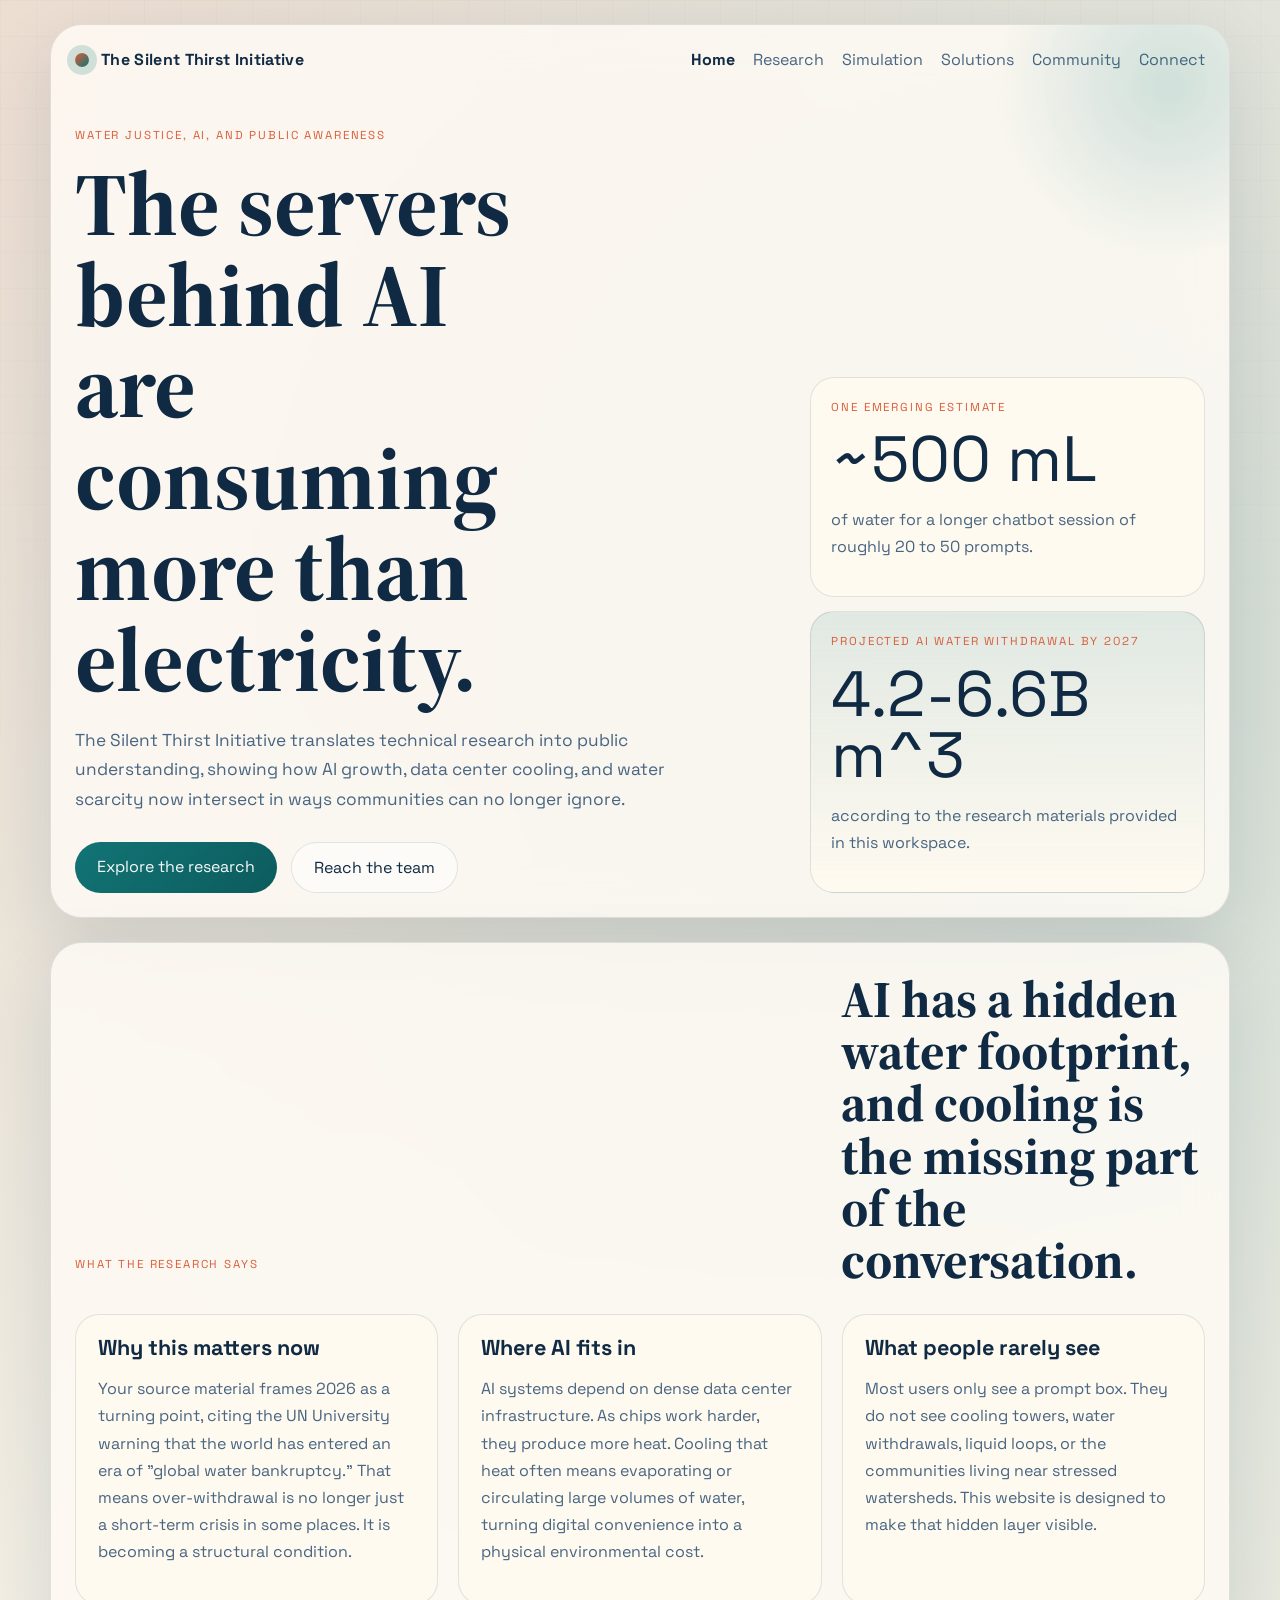
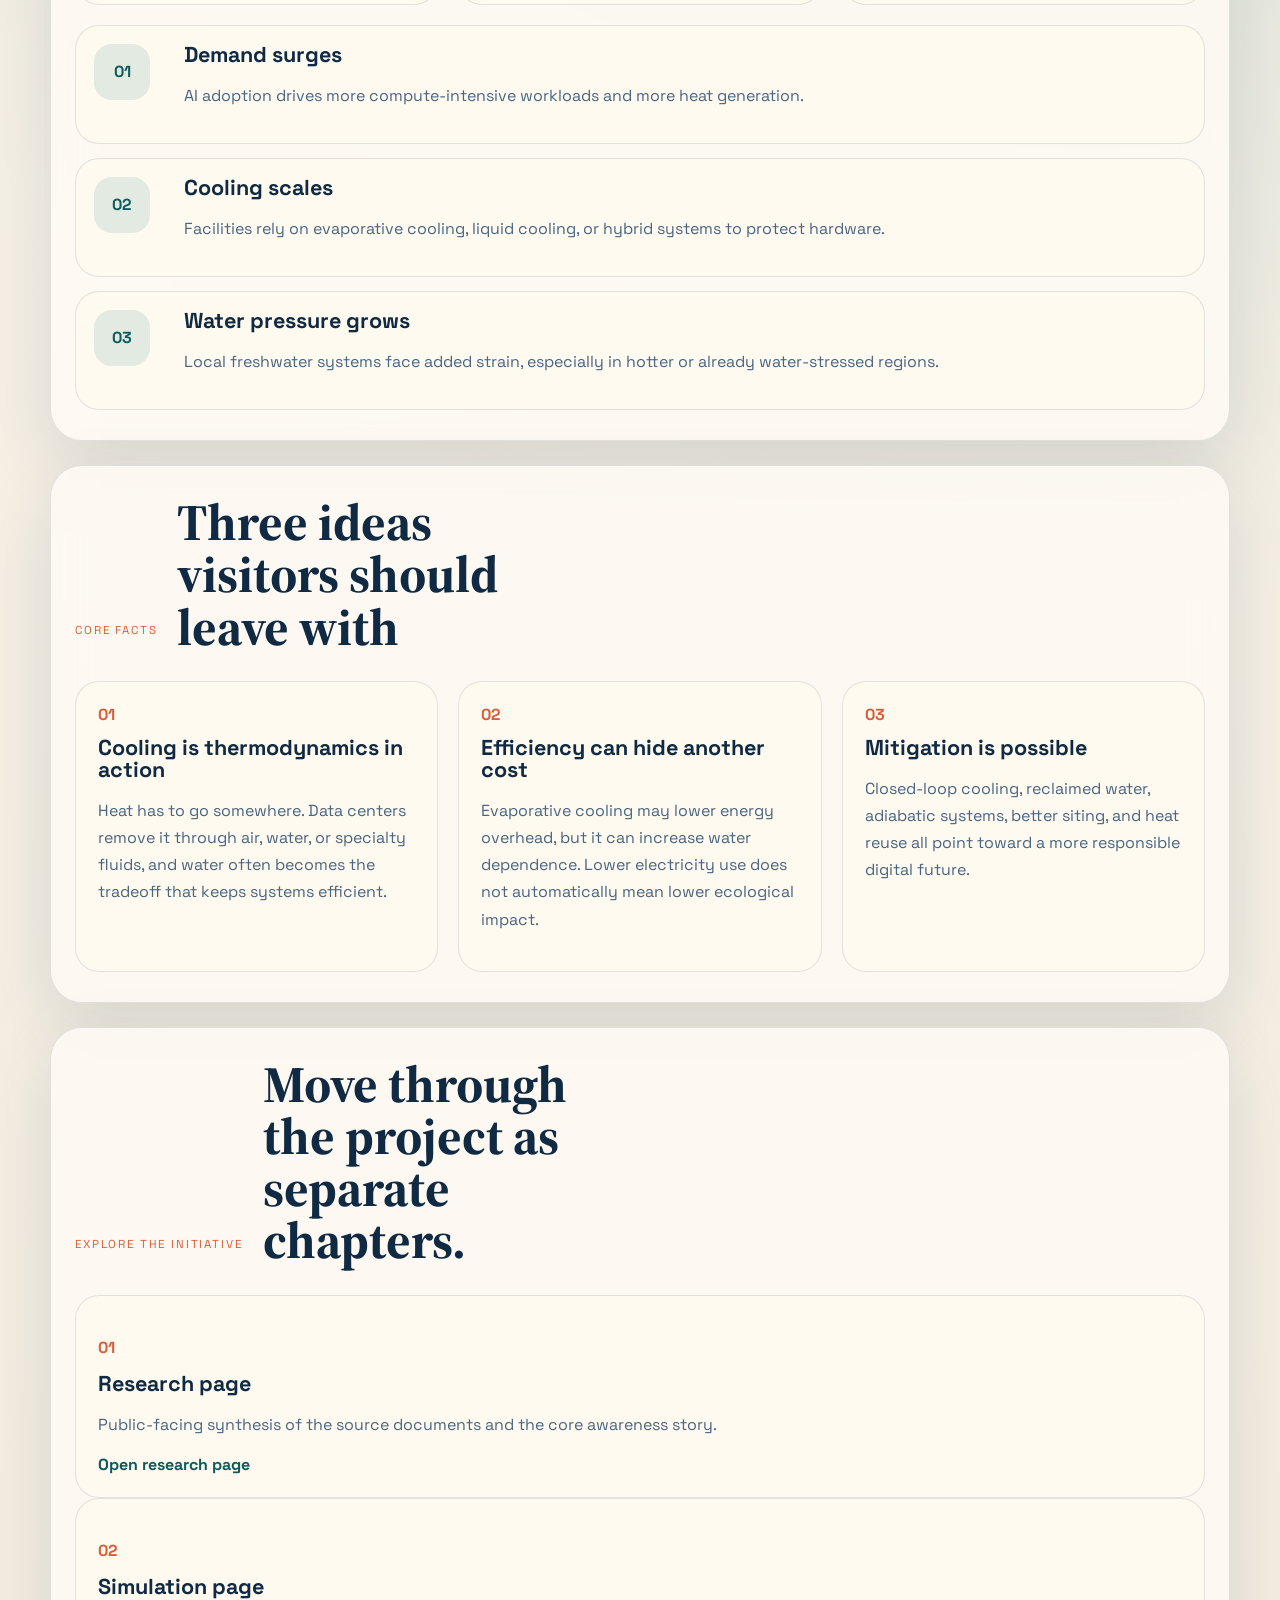
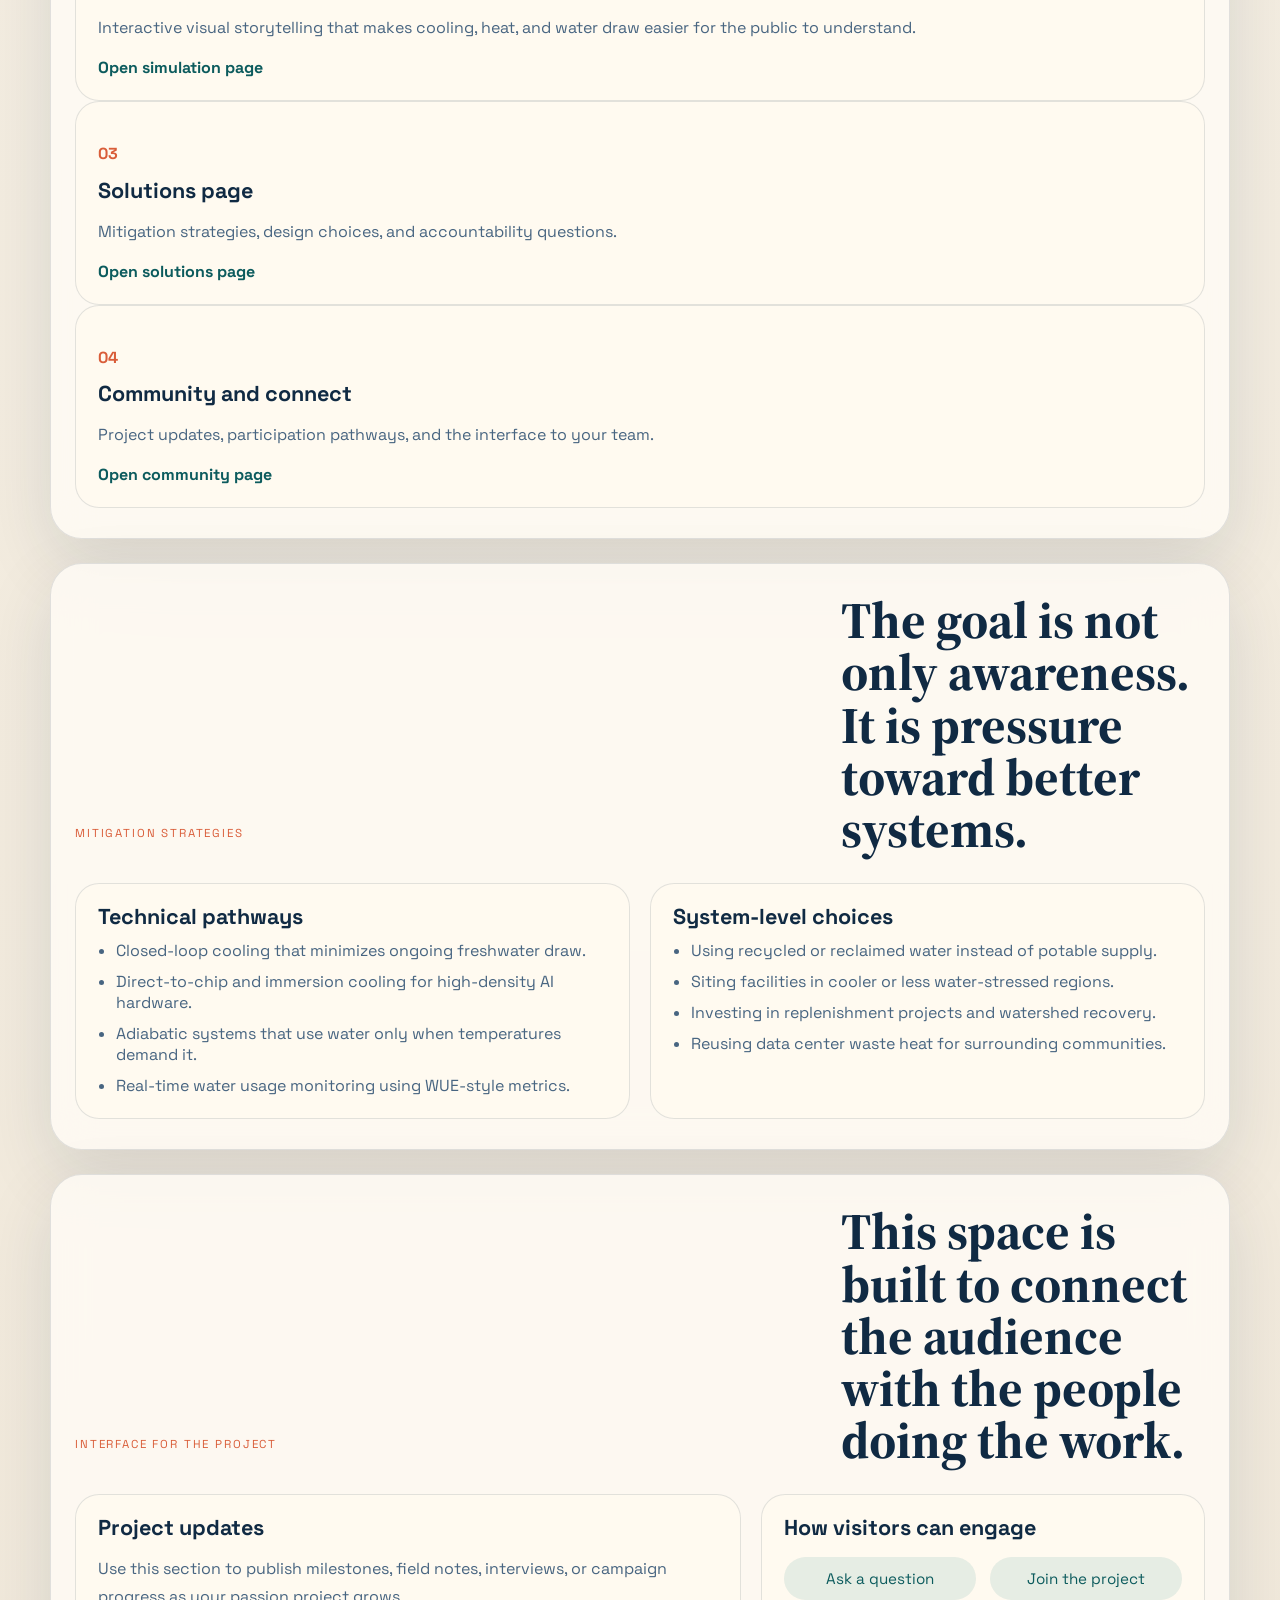
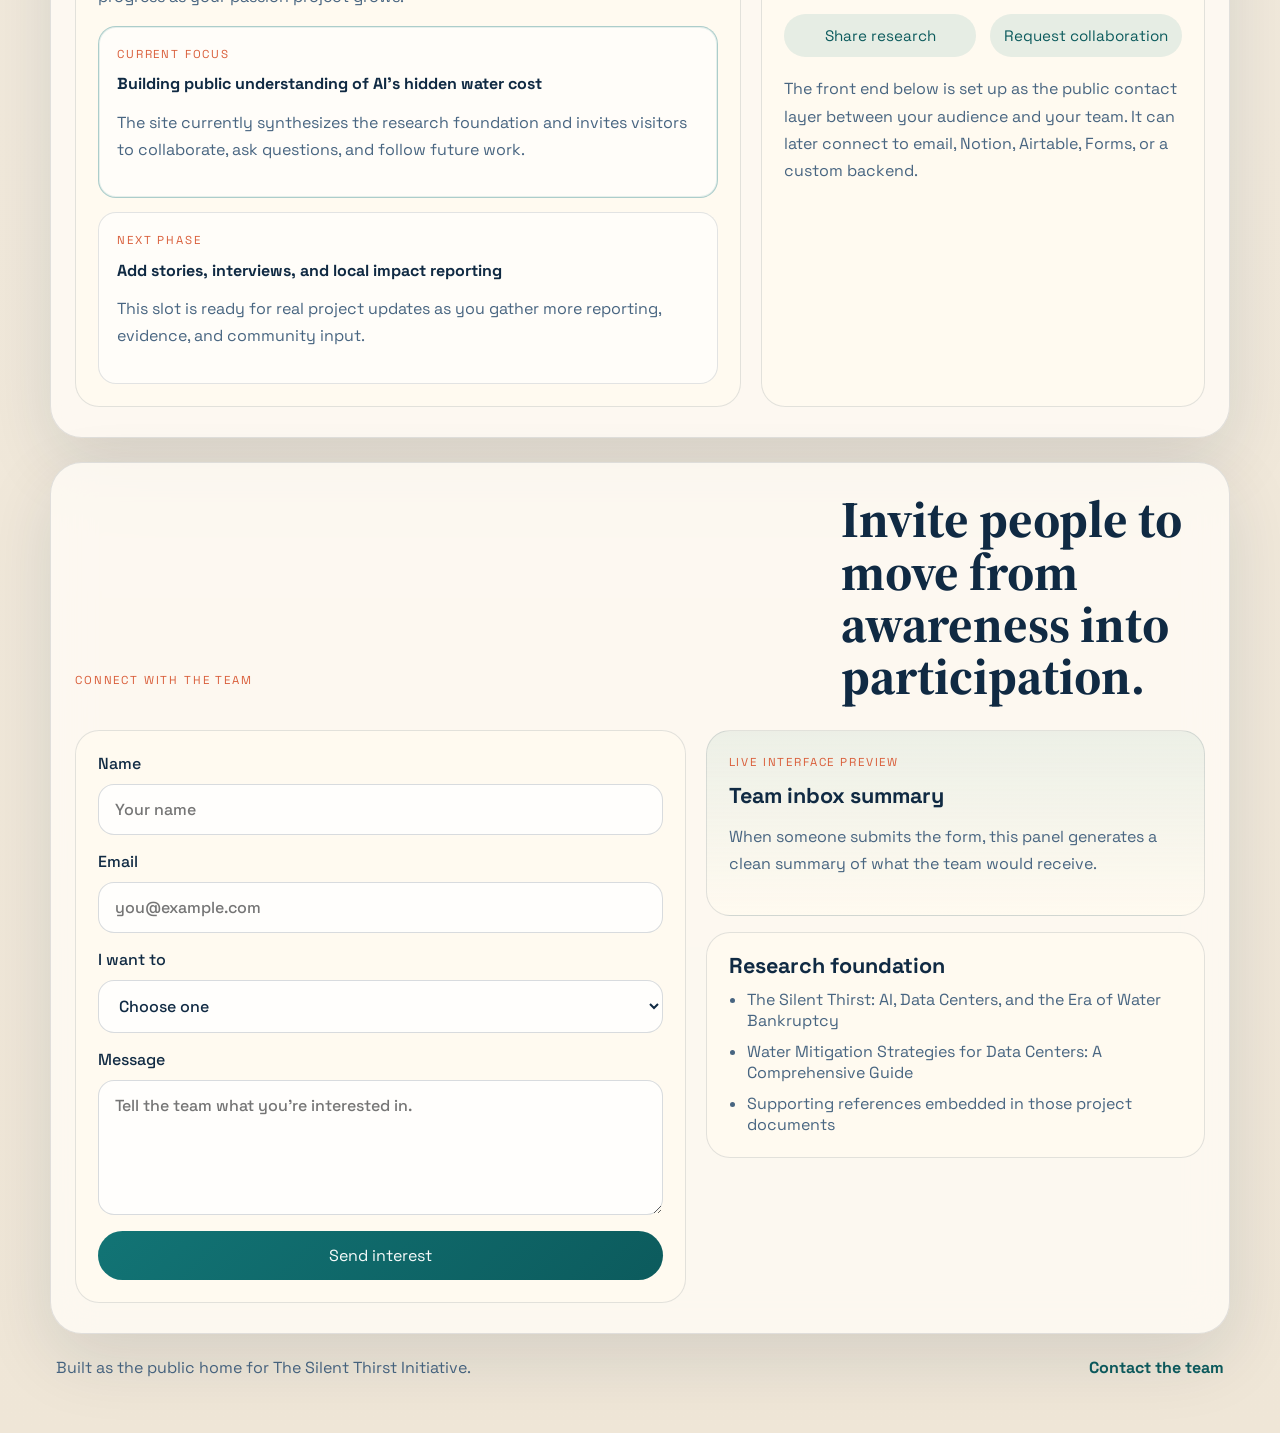
==== index.html @ 01bba7d2 "Initial website deployment" ====
<!DOCTYPE html>
<html lang="en">
<head>
  <meta charset="UTF-8">
  <meta name="viewport" content="width=device-width, initial-scale=1.0">
  <title>The Silent Thirst</title>
  <meta
    name="description"
    content="A research-driven awareness website about AI, data centers, and the hidden cost of water use."
  >
  <link rel="preconnect" href="https://fonts.googleapis.com">
  <link rel="preconnect" href="https://fonts.gstatic.com" crossorigin>
  <link
    href="https://fonts.googleapis.com/css2?family=Space+Grotesk:wght@400;500;700&family=Source+Serif+4:wght@400;600;700&display=swap"
    rel="stylesheet"
  >
  <link rel="stylesheet" href="styles.css">
</head>
<body data-page="home">
  <div class="page-shell">
    <header class="hero">
      <nav class="topbar">
        <a class="brand" href="index.html">
          <span class="brand-mark"></span>
          <span class="brand-text">The Silent Thirst Initiative</span>
        </a>
        <div class="nav-links">
          <a data-nav="home" href="index.html">Home</a>
          <a data-nav="research" href="research.html">Research</a>
          <a data-nav="simulation" href="simulation.html">Simulation</a>
          <a data-nav="solutions" href="solutions.html">Solutions</a>
          <a data-nav="community" href="community.html">Community</a>
          <a data-nav="connect" href="connect.html">Connect</a>
        </div>
      </nav>

      <div class="hero-grid">
        <section class="hero-copy">
          <p class="eyebrow">Water justice, AI, and public awareness</p>
          <h1>The servers behind AI are consuming more than electricity.</h1>
          <p class="lead">
            The Silent Thirst Initiative translates technical research into public
            understanding, showing how AI growth, data center cooling, and water
            scarcity now intersect in ways communities can no longer ignore.
          </p>
          <div class="hero-actions">
            <a class="button button-primary" href="research.html">Explore the research</a>
            <a class="button button-secondary" href="connect.html">Reach the team</a>
          </div>
        </section>

        <aside class="hero-panel">
          <div class="stat-card">
            <p class="stat-label">One emerging estimate</p>
            <p class="stat-value">~500 mL</p>
            <p class="stat-copy">
              of water for a longer chatbot session of roughly 20 to 50 prompts.
            </p>
          </div>
          <div class="stat-card accent">
            <p class="stat-label">Projected AI water withdrawal by 2027</p>
            <p class="stat-value">4.2-6.6B m^3</p>
            <p class="stat-copy">
              according to the research materials provided in this workspace.
            </p>
          </div>
        </aside>
      </div>
    </header>

    <main>
      <section class="section section-story" id="story">
        <div class="section-heading">
          <p class="eyebrow">What the research says</p>
          <h2>AI has a hidden water footprint, and cooling is the missing part of the conversation.</h2>
        </div>

        <div class="story-grid">
          <article class="story-card">
            <h3>Why this matters now</h3>
            <p>
              Your source material frames 2026 as a turning point, citing the
              UN University warning that the world has entered an era of
              "global water bankruptcy." That means over-withdrawal is no longer
              just a short-term crisis in some places. It is becoming a
              structural condition.
            </p>
          </article>
          <article class="story-card">
            <h3>Where AI fits in</h3>
            <p>
              AI systems depend on dense data center infrastructure. As chips
              work harder, they produce more heat. Cooling that heat often means
              evaporating or circulating large volumes of water, turning digital
              convenience into a physical environmental cost.
            </p>
          </article>
          <article class="story-card">
            <h3>What people rarely see</h3>
            <p>
              Most users only see a prompt box. They do not see cooling towers,
              water withdrawals, liquid loops, or the communities living near
              stressed watersheds. This website is designed to make that hidden
              layer visible.
            </p>
          </article>
        </div>

        <div class="timeline">
          <div class="timeline-item">
            <span class="timeline-year">01</span>
            <div>
              <h3>Demand surges</h3>
              <p>AI adoption drives more compute-intensive workloads and more heat generation.</p>
            </div>
          </div>
          <div class="timeline-item">
            <span class="timeline-year">02</span>
            <div>
              <h3>Cooling scales</h3>
              <p>Facilities rely on evaporative cooling, liquid cooling, or hybrid systems to protect hardware.</p>
            </div>
          </div>
          <div class="timeline-item">
            <span class="timeline-year">03</span>
            <div>
              <h3>Water pressure grows</h3>
              <p>Local freshwater systems face added strain, especially in hotter or already water-stressed regions.</p>
            </div>
          </div>
        </div>
      </section>

      <section class="section section-facts">
        <div class="section-heading narrow">
          <p class="eyebrow">Core facts</p>
          <h2>Three ideas visitors should leave with</h2>
        </div>

        <div class="fact-grid">
          <article class="fact-card">
            <span class="fact-number">01</span>
            <h3>Cooling is thermodynamics in action</h3>
            <p>
              Heat has to go somewhere. Data centers remove it through air, water,
              or specialty fluids, and water often becomes the tradeoff that keeps
              systems efficient.
            </p>
          </article>
          <article class="fact-card">
            <span class="fact-number">02</span>
            <h3>Efficiency can hide another cost</h3>
            <p>
              Evaporative cooling may lower energy overhead, but it can increase
              water dependence. Lower electricity use does not automatically mean
              lower ecological impact.
            </p>
          </article>
          <article class="fact-card">
            <span class="fact-number">03</span>
            <h3>Mitigation is possible</h3>
            <p>
              Closed-loop cooling, reclaimed water, adiabatic systems, better siting,
              and heat reuse all point toward a more responsible digital future.
            </p>
          </article>
        </div>
      </section>

      <section class="section">
        <div class="section-heading narrow">
          <p class="eyebrow">Explore the initiative</p>
          <h2>Move through the project as separate chapters.</h2>
        </div>
        <div class="feature-grid">
          <article class="feature-card">
            <p class="fact-number">01</p>
            <h3>Research page</h3>
            <p>Public-facing synthesis of the source documents and the core awareness story.</p>
            <a class="text-link" href="research.html">Open research page</a>
          </article>
          <article class="feature-card">
            <p class="fact-number">02</p>
            <h3>Simulation page</h3>
            <p>Interactive visual storytelling that makes cooling, heat, and water draw easier for the public to understand.</p>
            <a class="text-link" href="simulation.html">Open simulation page</a>
          </article>
          <article class="feature-card">
            <p class="fact-number">03</p>
            <h3>Solutions page</h3>
            <p>Mitigation strategies, design choices, and accountability questions.</p>
            <a class="text-link" href="solutions.html">Open solutions page</a>
          </article>
          <article class="feature-card">
            <p class="fact-number">04</p>
            <h3>Community and connect</h3>
            <p>Project updates, participation pathways, and the interface to your team.</p>
            <a class="text-link" href="community.html">Open community page</a>
          </article>
        </div>
      </section>

      <section class="section section-solutions" id="solutions">
        <div class="section-heading">
          <p class="eyebrow">Mitigation strategies</p>
          <h2>The goal is not only awareness. It is pressure toward better systems.</h2>
        </div>

        <div class="solutions-layout">
          <article class="solution-panel">
            <h3>Technical pathways</h3>
            <ul class="clean-list">
              <li>Closed-loop cooling that minimizes ongoing freshwater draw.</li>
              <li>Direct-to-chip and immersion cooling for high-density AI hardware.</li>
              <li>Adiabatic systems that use water only when temperatures demand it.</li>
              <li>Real-time water usage monitoring using WUE-style metrics.</li>
            </ul>
          </article>
          <article class="solution-panel">
            <h3>System-level choices</h3>
            <ul class="clean-list">
              <li>Using recycled or reclaimed water instead of potable supply.</li>
              <li>Siting facilities in cooler or less water-stressed regions.</li>
              <li>Investing in replenishment projects and watershed recovery.</li>
              <li>Reusing data center waste heat for surrounding communities.</li>
            </ul>
          </article>
        </div>
      </section>

      <section class="section section-community" id="community">
        <div class="section-heading">
          <p class="eyebrow">Interface for the project</p>
          <h2>This space is built to connect the audience with the people doing the work.</h2>
        </div>

        <div class="community-grid">
          <article class="community-card">
            <h3>Project updates</h3>
            <p>
              Use this section to publish milestones, field notes, interviews,
              or campaign progress as your passion project grows.
            </p>
            <div class="updates-list" id="updatesList">
              <article class="update-item active">
                <p class="update-label">Current focus</p>
                <h4>Building public understanding of AI's hidden water cost</h4>
                <p>
                  The site currently synthesizes the research foundation and invites
                  visitors to collaborate, ask questions, and follow future work.
                </p>
              </article>
              <article class="update-item">
                <p class="update-label">Next phase</p>
                <h4>Add stories, interviews, and local impact reporting</h4>
                <p>
                  This slot is ready for real project updates as you gather more
                  reporting, evidence, and community input.
                </p>
              </article>
            </div>
          </article>

          <article class="community-card action-card">
            <h3>How visitors can engage</h3>
            <div class="pill-row">
              <span class="pill">Ask a question</span>
              <span class="pill">Join the project</span>
              <span class="pill">Share research</span>
              <span class="pill">Request collaboration</span>
            </div>
            <p>
              The front end below is set up as the public contact layer between
              your audience and your team. It can later connect to email, Notion,
              Airtable, Forms, or a custom backend.
            </p>
          </article>
        </div>
      </section>

      <section class="section section-connect" id="connect">
        <div class="section-heading">
          <p class="eyebrow">Connect with the team</p>
          <h2>Invite people to move from awareness into participation.</h2>
        </div>

        <div class="connect-layout">
          <form class="contact-form" id="contactForm">
            <label>
              Name
              <input type="text" name="name" placeholder="Your name" required>
            </label>
            <label>
              Email
              <input type="email" name="email" placeholder="you@example.com" required>
            </label>
            <label>
              I want to
              <select name="interest" required>
                <option value="">Choose one</option>
                <option value="learn">Learn more about the issue</option>
                <option value="volunteer">Volunteer with the project</option>
                <option value="partner">Explore a partnership</option>
                <option value="share">Share research or a lead</option>
              </select>
            </label>
            <label>
              Message
              <textarea
                name="message"
                rows="5"
                placeholder="Tell the team what you're interested in."
                required
              ></textarea>
            </label>
            <button class="button button-primary" type="submit">Send interest</button>
          </form>

          <aside class="form-output">
            <div class="response-card">
              <p class="response-label">Live interface preview</p>
              <h3>Team inbox summary</h3>
              <p id="responseText">
                When someone submits the form, this panel generates a clean summary
                of what the team would receive.
              </p>
            </div>

            <div class="sources-card">
              <h3>Research foundation</h3>
              <ul class="clean-list">
                <li>The Silent Thirst: AI, Data Centers, and the Era of Water Bankruptcy</li>
                <li>Water Mitigation Strategies for Data Centers: A Comprehensive Guide</li>
                <li>Supporting references embedded in those project documents</li>
              </ul>
            </div>
          </aside>
        </div>
      </section>
    </main>

    <footer class="site-footer">
      <p>Built as the public home for The Silent Thirst Initiative.</p>
      <a class="text-link" href="connect.html">Contact the team</a>
    </footer>
  </div>

  <script src="script.js"></script>
</body>
</html>
---- styles.css ----
:root {
  --bg: #f2efe7;
  --surface: rgba(255, 252, 246, 0.82);
  --surface-strong: #fffaf0;
  --ink: #102a43;
  --muted: #486581;
  --line: rgba(16, 42, 67, 0.12);
  --accent: #127475;
  --accent-deep: #0c5b5d;
  --signal: #d95d39;
  --glow: rgba(18, 116, 117, 0.18);
  --shadow: 0 24px 70px rgba(16, 42, 67, 0.12);
  --radius-xl: 32px;
  --radius-lg: 24px;
  --radius-md: 18px;
}

* {
  box-sizing: border-box;
}

html {
  scroll-behavior: smooth;
}

body {
  margin: 0;
  font-family: "Space Grotesk", sans-serif;
  color: var(--ink);
  background:
    radial-gradient(circle at top left, rgba(217, 93, 57, 0.12), transparent 26%),
    radial-gradient(circle at 85% 10%, rgba(18, 116, 117, 0.16), transparent 28%),
    linear-gradient(180deg, #f8f4eb 0%, #efe6d7 100%);
}

body::before {
  content: "";
  position: fixed;
  inset: 0;
  pointer-events: none;
  background-image:
    linear-gradient(rgba(16, 42, 67, 0.02) 1px, transparent 1px),
    linear-gradient(90deg, rgba(16, 42, 67, 0.02) 1px, transparent 1px);
  background-size: 36px 36px;
  mask-image: linear-gradient(180deg, rgba(0, 0, 0, 0.9), transparent 92%);
}

.page-shell {
  width: min(1180px, calc(100% - 32px));
  margin: 24px auto 48px;
}

.hero,
.section {
  backdrop-filter: blur(20px);
  background: var(--surface);
  border: 1px solid var(--line);
  box-shadow: var(--shadow);
}

.hero {
  border-radius: var(--radius-xl);
  padding: 24px;
  overflow: hidden;
  position: relative;
}

.page-hero {
  border-radius: var(--radius-xl);
  padding: 24px;
  overflow: hidden;
  position: relative;
  backdrop-filter: blur(20px);
  background: var(--surface);
  border: 1px solid var(--line);
  box-shadow: var(--shadow);
}

.hero::after {
  content: "";
  position: absolute;
  width: 360px;
  height: 360px;
  right: -120px;
  top: -120px;
  border-radius: 50%;
  background: radial-gradient(circle, rgba(18, 116, 117, 0.18) 0%, transparent 70%);
}

.topbar,
.hero-grid,
.story-grid,
.fact-grid,
.solutions-layout,
.community-grid,
.connect-layout {
  display: grid;
  gap: 20px;
}

.topbar {
  grid-template-columns: 1fr auto;
  align-items: center;
}

.brand {
  display: inline-flex;
  align-items: center;
  gap: 12px;
  font-weight: 700;
  letter-spacing: 0.02em;
  color: var(--ink);
  text-decoration: none;
}

.brand-mark {
  width: 14px;
  height: 14px;
  border-radius: 50%;
  background: linear-gradient(135deg, var(--signal), var(--accent));
  box-shadow: 0 0 0 8px var(--glow);
}

.nav-links {
  display: inline-flex;
  gap: 18px;
  flex-wrap: wrap;
}

.nav-links a,
.button,
select,
input,
textarea {
  transition: 180ms ease;
}

.nav-links a {
  color: var(--muted);
  text-decoration: none;
}

.nav-links a:hover {
  color: var(--ink);
}

body[data-page="home"] .nav-links a[data-nav="home"],
body[data-page="research"] .nav-links a[data-nav="research"],
body[data-page="simulation"] .nav-links a[data-nav="simulation"],
body[data-page="solutions"] .nav-links a[data-nav="solutions"],
body[data-page="community"] .nav-links a[data-nav="community"],
body[data-page="connect"] .nav-links a[data-nav="connect"] {
  color: var(--ink);
  font-weight: 700;
}

.hero-grid {
  grid-template-columns: minmax(0, 1.45fr) minmax(280px, 0.8fr);
  margin-top: 56px;
  align-items: end;
}

.eyebrow,
.stat-label,
.update-label,
.response-label {
  text-transform: uppercase;
  letter-spacing: 0.16em;
  font-size: 0.72rem;
  color: var(--signal);
  margin: 0 0 12px;
}

h1,
h2,
h3,
h4 {
  margin: 0;
  line-height: 1.02;
}

h1,
h2 {
  font-family: "Source Serif 4", serif;
}

h1 {
  font-size: clamp(3rem, 7vw, 5.8rem);
  max-width: 10ch;
}

.page-title {
  max-width: 12ch;
  font-size: clamp(2.8rem, 6vw, 5rem);
}

h2 {
  font-size: clamp(2rem, 4vw, 3.6rem);
  max-width: 14ch;
}

h3 {
  font-size: 1.35rem;
  margin-bottom: 12px;
}

p {
  line-height: 1.7;
  color: var(--muted);
}

.lead {
  max-width: 58ch;
  font-size: 1.08rem;
  margin: 20px 0 0;
}

.hero-actions {
  display: flex;
  gap: 14px;
  flex-wrap: wrap;
  margin-top: 28px;
}

.button {
  border: 0;
  border-radius: 999px;
  padding: 14px 22px;
  font: inherit;
  text-decoration: none;
  cursor: pointer;
}

.button-primary {
  background: linear-gradient(135deg, var(--accent), var(--accent-deep));
  color: #f8fbfb;
}

.button-primary:hover {
  transform: translateY(-1px);
  box-shadow: 0 16px 30px rgba(18, 116, 117, 0.22);
}

.button-secondary {
  background: rgba(255, 255, 255, 0.6);
  color: var(--ink);
  border: 1px solid var(--line);
}

.hero-panel,
.timeline,
.updates-list,
.pill-row {
  display: grid;
  gap: 14px;
}

.stat-card,
.story-card,
.fact-card,
.solution-panel,
.community-card,
.contact-form,
.response-card,
.sources-card,
.timeline-item {
  background: var(--surface-strong);
  border: 1px solid var(--line);
  border-radius: var(--radius-lg);
}

.stat-card {
  padding: 20px;
}

.stat-card.accent {
  background: linear-gradient(180deg, rgba(18, 116, 117, 0.1), rgba(255, 250, 240, 0.95));
}

.stat-value {
  font-size: clamp(2.2rem, 5vw, 4rem);
  line-height: 0.95;
  color: var(--ink);
  margin: 0 0 10px;
}

.section {
  margin-top: 24px;
  border-radius: var(--radius-xl);
  padding: 30px 24px;
}

.page-hero-copy {
  margin-top: 56px;
  max-width: 760px;
}

.section-heading {
  display: flex;
  justify-content: space-between;
  gap: 20px;
  align-items: end;
  margin-bottom: 28px;
}

.section-heading.narrow {
  justify-content: flex-start;
}

.story-grid,
.fact-grid,
.solutions-layout,
.community-grid,
.connect-layout,
.feature-grid {
  grid-template-columns: repeat(3, minmax(0, 1fr));
}

.story-card,
.fact-card,
.feature-card,
.solution-panel,
.community-card,
.response-card,
.sources-card,
.contact-form {
  padding: 22px;
}

.timeline {
  margin-top: 20px;
}

.timeline-item {
  display: grid;
  grid-template-columns: 72px 1fr;
  align-items: start;
  gap: 18px;
  padding: 18px;
}

.timeline-year {
  display: grid;
  place-items: center;
  width: 56px;
  height: 56px;
  border-radius: 18px;
  background: rgba(18, 116, 117, 0.12);
  color: var(--accent-deep);
  font-weight: 700;
}

.fact-number {
  display: inline-block;
  color: var(--signal);
  font-weight: 700;
  margin-bottom: 12px;
}

.feature-card {
  background: var(--surface-strong);
  border: 1px solid var(--line);
  border-radius: var(--radius-lg);
}

.solutions-layout {
  grid-template-columns: repeat(2, minmax(0, 1fr));
}

.clean-list {
  margin: 0;
  padding-left: 18px;
  color: var(--muted);
}

.clean-list li + li {
  margin-top: 10px;
}

.community-grid {
  grid-template-columns: 1.2fr 0.8fr;
}

.update-item {
  padding: 18px;
  border: 1px solid var(--line);
  border-radius: var(--radius-md);
  background: rgba(255, 255, 255, 0.58);
}

.update-item.active {
  border-color: rgba(18, 116, 117, 0.35);
  box-shadow: inset 0 0 0 1px rgba(18, 116, 117, 0.1);
}

.pill-row {
  grid-template-columns: repeat(2, minmax(0, 1fr));
  margin: 18px 0;
}

.pill {
  display: inline-flex;
  justify-content: center;
  align-items: center;
  padding: 12px 14px;
  border-radius: 999px;
  background: rgba(18, 116, 117, 0.1);
  color: var(--accent-deep);
  font-size: 0.95rem;
}

.connect-layout {
  grid-template-columns: 1.1fr 0.9fr;
  align-items: start;
}

.contact-form {
  display: grid;
  gap: 16px;
}

.contact-form label {
  display: grid;
  gap: 10px;
  color: var(--ink);
  font-weight: 500;
}

input,
select,
textarea {
  width: 100%;
  border: 1px solid rgba(16, 42, 67, 0.16);
  border-radius: 16px;
  padding: 14px 16px;
  font: inherit;
  color: var(--ink);
  background: rgba(255, 255, 255, 0.8);
}

input:focus,
select:focus,
textarea:focus {
  outline: none;
  border-color: rgba(18, 116, 117, 0.55);
  box-shadow: 0 0 0 4px rgba(18, 116, 117, 0.12);
}

.form-output {
  display: grid;
  gap: 16px;
}

.simulation-layout {
  display: grid;
  grid-template-columns: 320px 1fr;
  gap: 24px;
  align-items: start;
}

.simulation-controls,
.simulation-stage,
.metric-card,
.sim-node {
  background: var(--surface-strong);
  border: 1px solid var(--line);
  border-radius: var(--radius-lg);
}

.simulation-controls,
.simulation-stage {
  padding: 22px;
}

.simulation-controls {
  display: grid;
  gap: 18px;
}

.control-group {
  display: grid;
  gap: 10px;
  font-weight: 500;
}

.simulation-legend {
  display: grid;
  gap: 10px;
  color: var(--muted);
  font-size: 0.95rem;
}

.legend-dot {
  display: inline-block;
  width: 12px;
  height: 12px;
  border-radius: 50%;
  margin-right: 8px;
}

.legend-dot.water {
  background: #1d70a2;
}

.legend-dot.heat {
  background: #d95d39;
}

.legend-dot.vapor {
  background: #b8d8e8;
}

.sim-pipeline {
  display: grid;
  grid-template-columns: minmax(0, 1fr) auto minmax(0, 1fr) auto minmax(0, 1fr);
  gap: 16px;
  align-items: center;
}

.sim-node {
  padding: 18px;
  min-height: 220px;
}

.flow-arrow {
  font-size: 2rem;
  color: var(--signal);
  font-weight: 700;
}

.bar-shell {
  width: 100%;
  height: 18px;
  border-radius: 999px;
  background: rgba(16, 42, 67, 0.08);
  overflow: hidden;
  margin-top: 18px;
}

.bar-fill {
  height: 100%;
  border-radius: inherit;
  transition: width 240ms ease;
}

.water-fill {
  width: 35%;
  background: linear-gradient(90deg, #1d70a2, #48b8d0);
}

.chip-grid {
  display: grid;
  grid-template-columns: repeat(4, 1fr);
  gap: 10px;
  margin-top: 18px;
}

.chip {
  height: 42px;
  border-radius: 12px;
  background: rgba(16, 42, 67, 0.08);
  border: 1px solid rgba(16, 42, 67, 0.08);
  transition: 220ms ease;
}

.chip.active {
  background: linear-gradient(180deg, rgba(217, 93, 57, 0.28), rgba(217, 93, 57, 0.12));
  border-color: rgba(217, 93, 57, 0.35);
  box-shadow: 0 0 22px rgba(217, 93, 57, 0.15);
}

.tower-visual {
  position: relative;
  height: 140px;
  margin-top: 18px;
  border-radius: 24px;
  background: linear-gradient(180deg, rgba(16, 42, 67, 0.08), rgba(16, 42, 67, 0.02));
  overflow: hidden;
}

.tower-core {
  position: absolute;
  bottom: 0;
  left: 50%;
  width: 82px;
  height: 95px;
  transform: translateX(-50%);
  border-radius: 26px 26px 10px 10px;
  background: linear-gradient(180deg, rgba(29, 112, 162, 0.9), rgba(12, 91, 93, 0.95));
  box-shadow: 0 0 30px rgba(29, 112, 162, 0.18);
}

.vapor-cloud {
  position: absolute;
  top: 18px;
  left: 50%;
  width: 120px;
  height: 52px;
  transform: translateX(-50%);
  border-radius: 999px;
  background: radial-gradient(circle, rgba(184, 216, 232, 0.9) 0%, rgba(184, 216, 232, 0.18) 70%);
  filter: blur(2px);
  opacity: 0.45;
  transition: 220ms ease;
}

.sim-metrics {
  display: grid;
  grid-template-columns: repeat(3, minmax(0, 1fr));
  gap: 16px;
  margin-top: 18px;
}

.metric-card {
  padding: 18px;
}

.submission-feed {
  display: grid;
  gap: 14px;
}

.submission-item {
  padding: 18px;
  border: 1px solid var(--line);
  border-radius: var(--radius-md);
  background: rgba(255, 255, 255, 0.6);
}

.submission-empty {
  margin: 0;
}

.response-card {
  background:
    linear-gradient(180deg, rgba(18, 116, 117, 0.08), rgba(255, 250, 240, 0.96)),
    var(--surface-strong);
}

.text-link {
  color: var(--accent-deep);
  text-decoration: none;
  font-weight: 700;
}

.text-link:hover {
  text-decoration: underline;
}

.site-footer {
  display: flex;
  justify-content: space-between;
  gap: 16px;
  align-items: center;
  padding: 20px 6px 4px;
}

.site-footer p {
  margin: 0;
}

.reveal {
  opacity: 0;
  transform: translateY(20px);
  transition: opacity 600ms ease, transform 600ms ease;
}

.reveal.is-visible {
  opacity: 1;
  transform: translateY(0);
}

@media (max-width: 980px) {
  .hero-grid,
  .story-grid,
  .fact-grid,
  .feature-grid,
  .community-grid,
  .solutions-layout,
  .connect-layout,
  .simulation-layout,
  .sim-pipeline,
  .sim-metrics,
  .section-heading,
  .topbar {
    grid-template-columns: 1fr;
  }

  .section-heading {
    align-items: start;
  }

  h1 {
    max-width: 12ch;
  }

  .nav-links {
    gap: 12px;
  }
}

@media (max-width: 640px) {
  .page-shell {
    width: min(100% - 20px, 1180px);
    margin: 10px auto 28px;
  }

  .hero,
  .page-hero,
  .section {
    padding: 20px 16px;
    border-radius: 24px;
  }

  .site-footer {
    flex-direction: column;
    align-items: flex-start;
    padding-inline: 0;
  }

  .pill-row {
    grid-template-columns: 1fr;
  }

  .timeline-item {
    grid-template-columns: 1fr;
  }
}
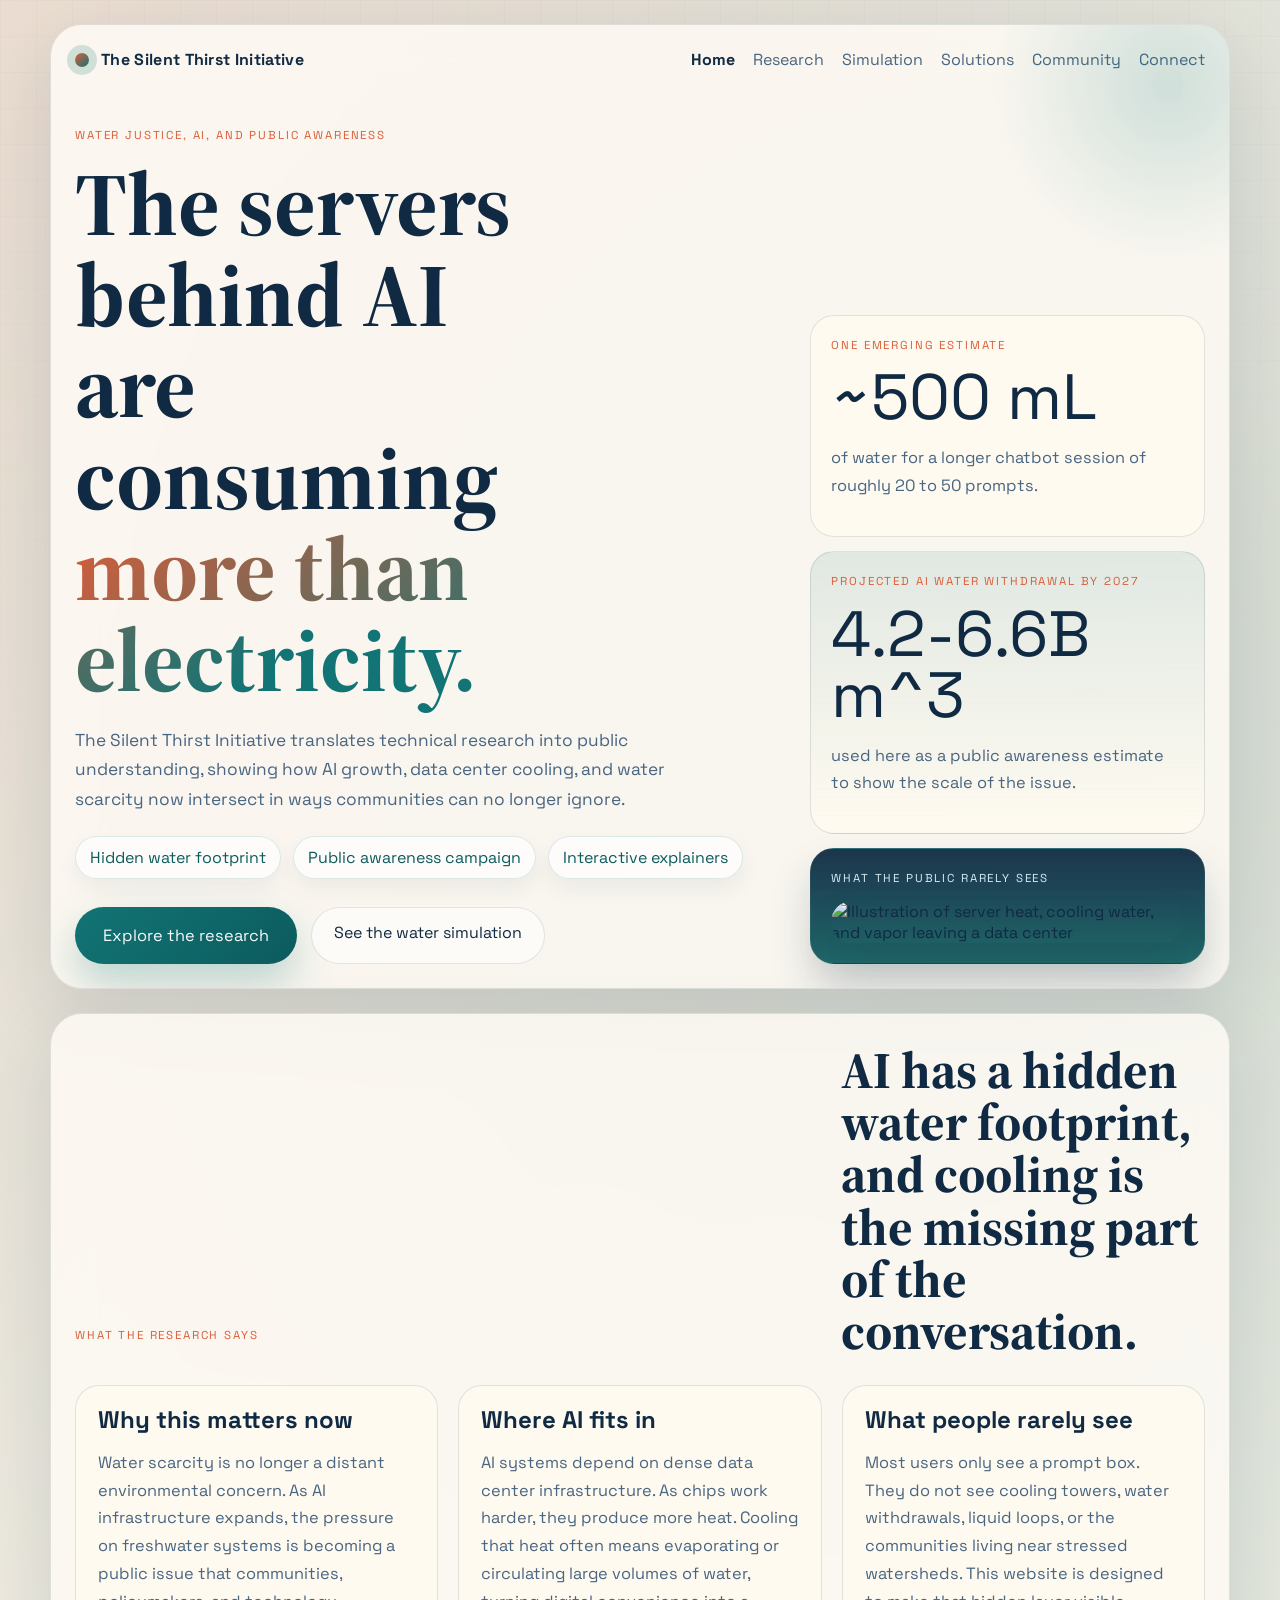
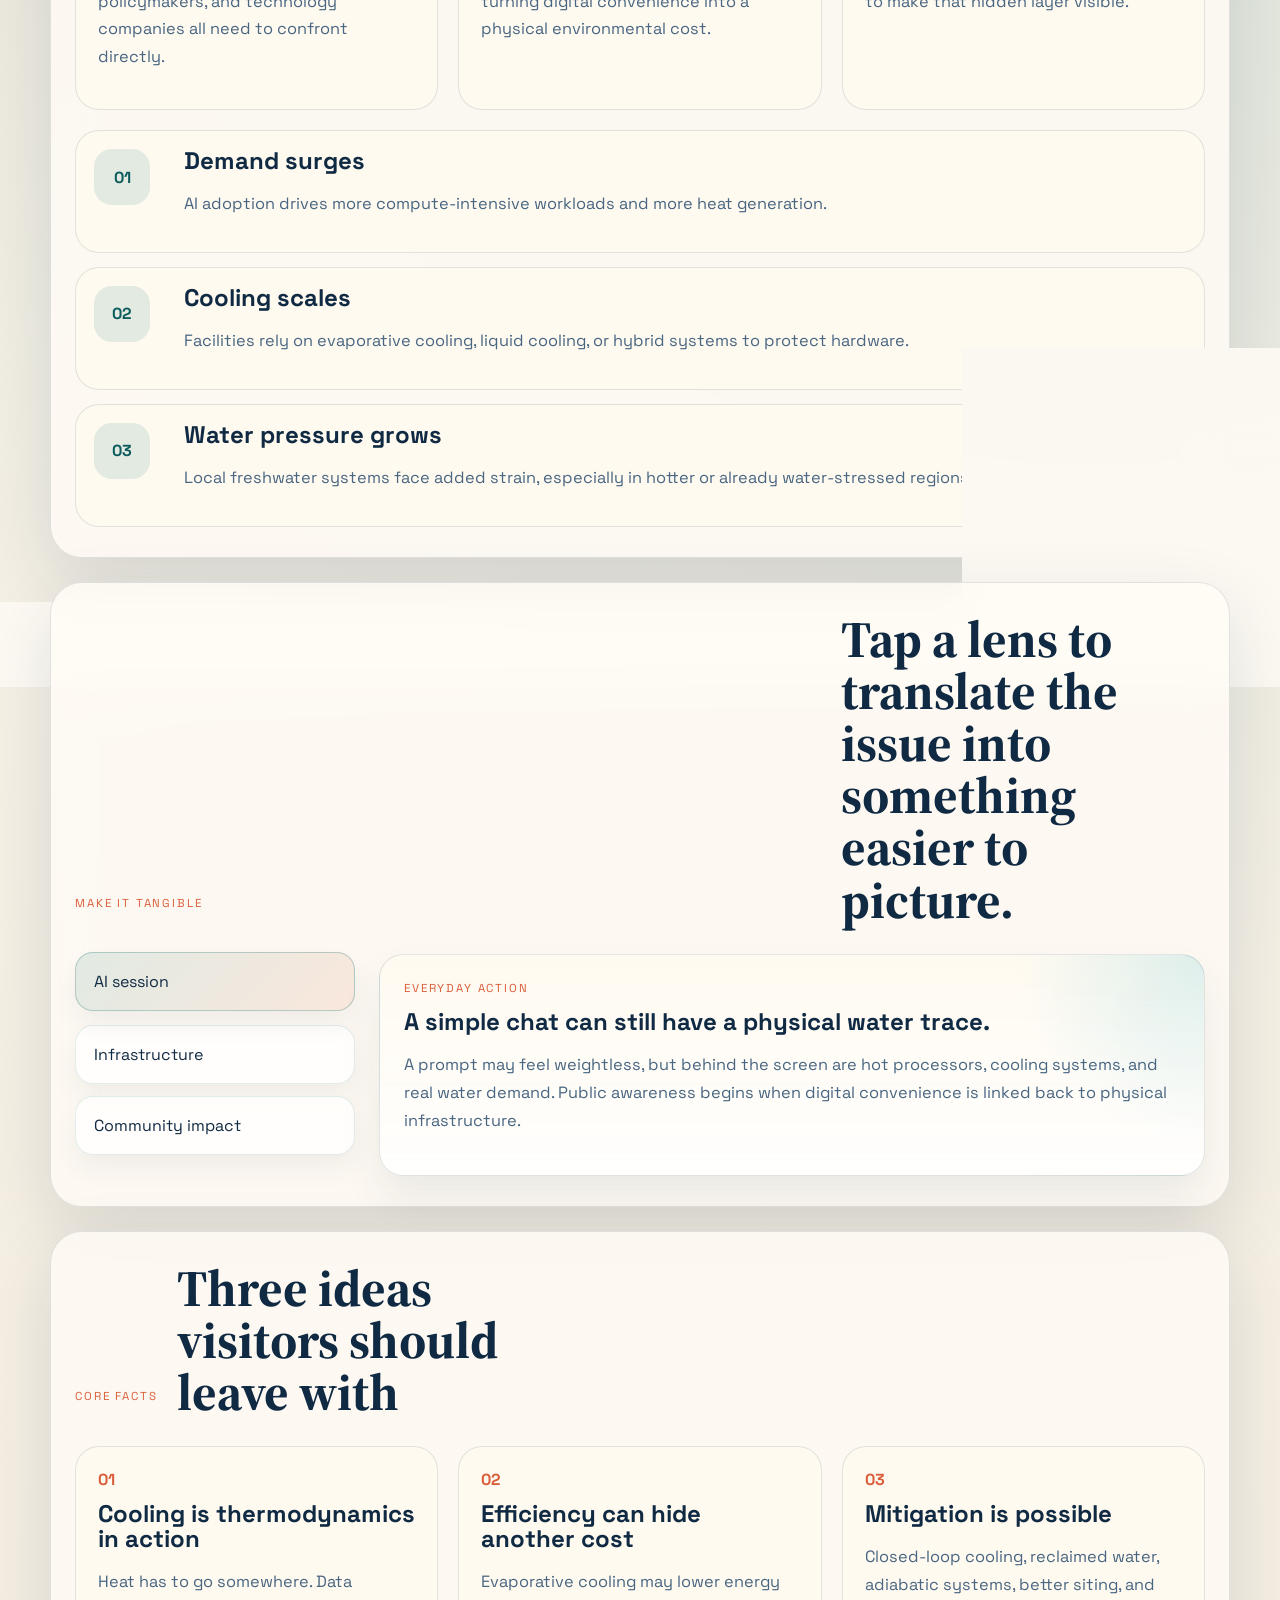
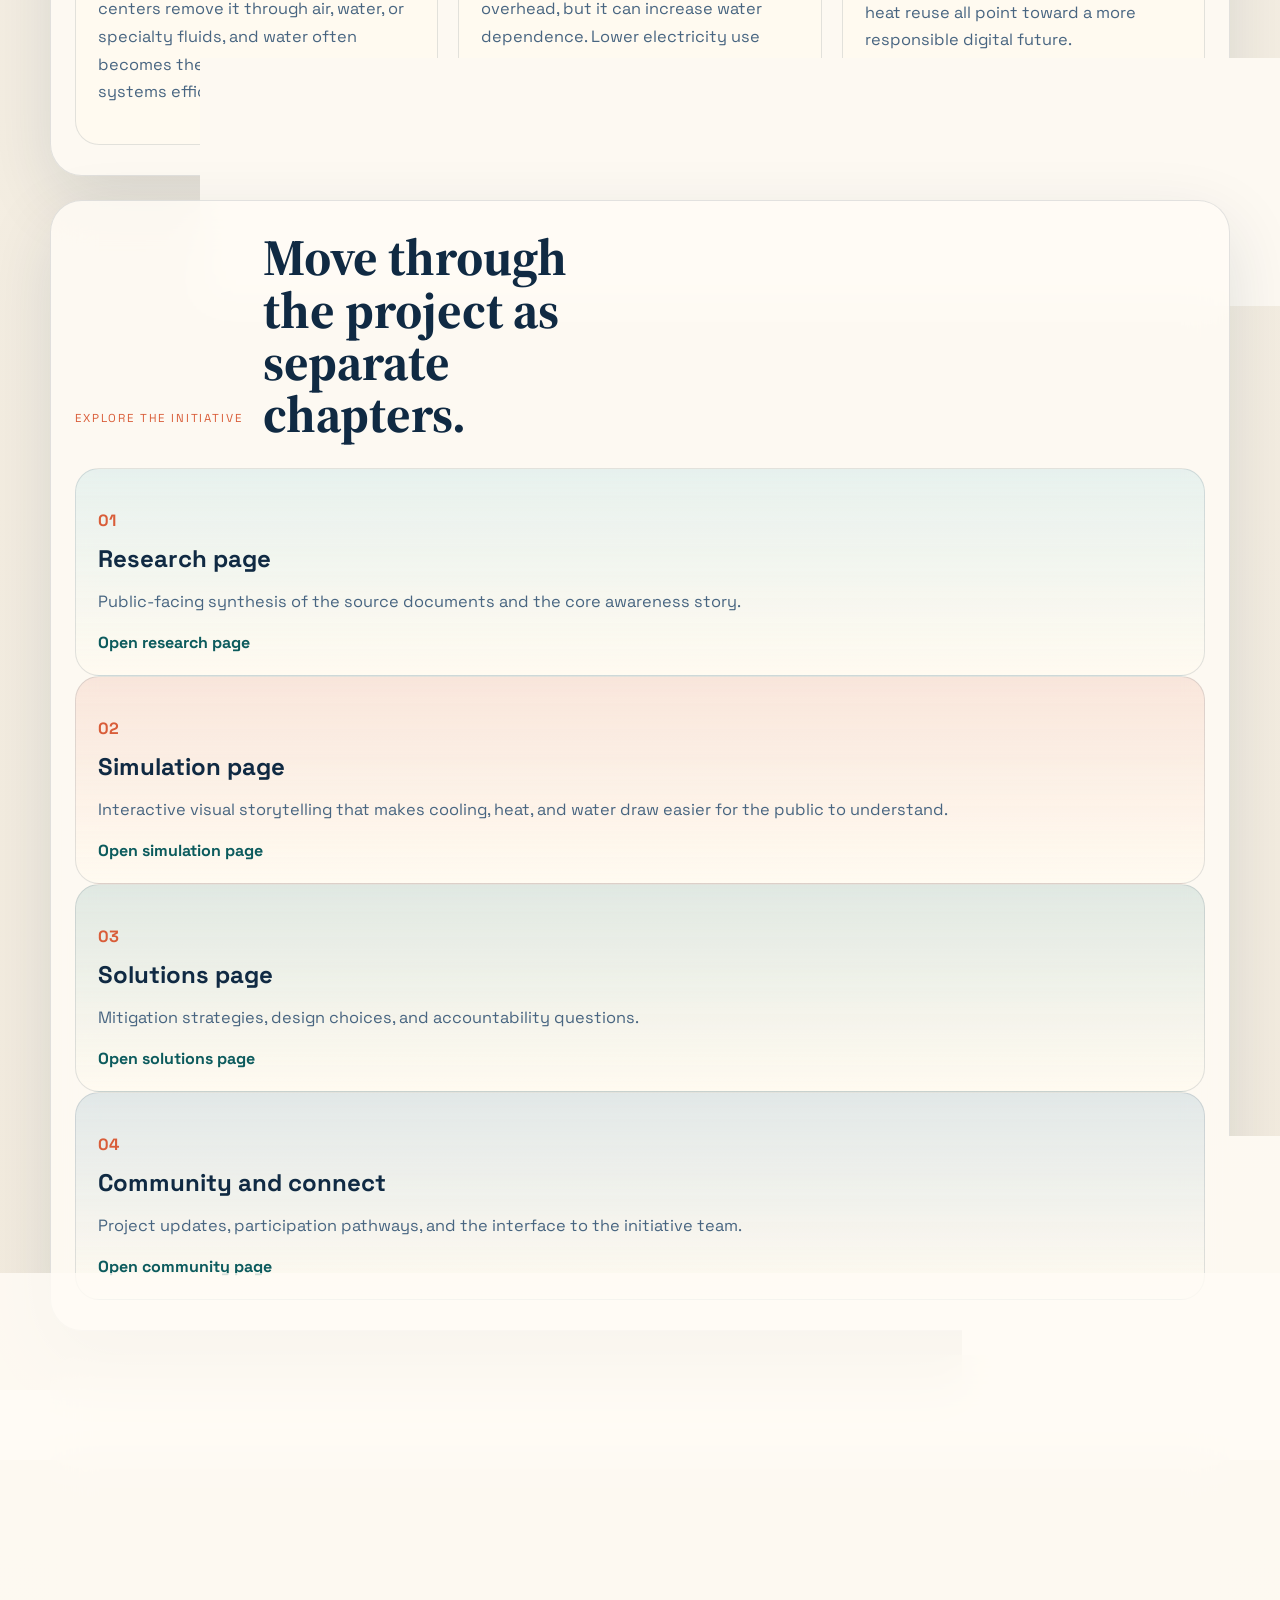
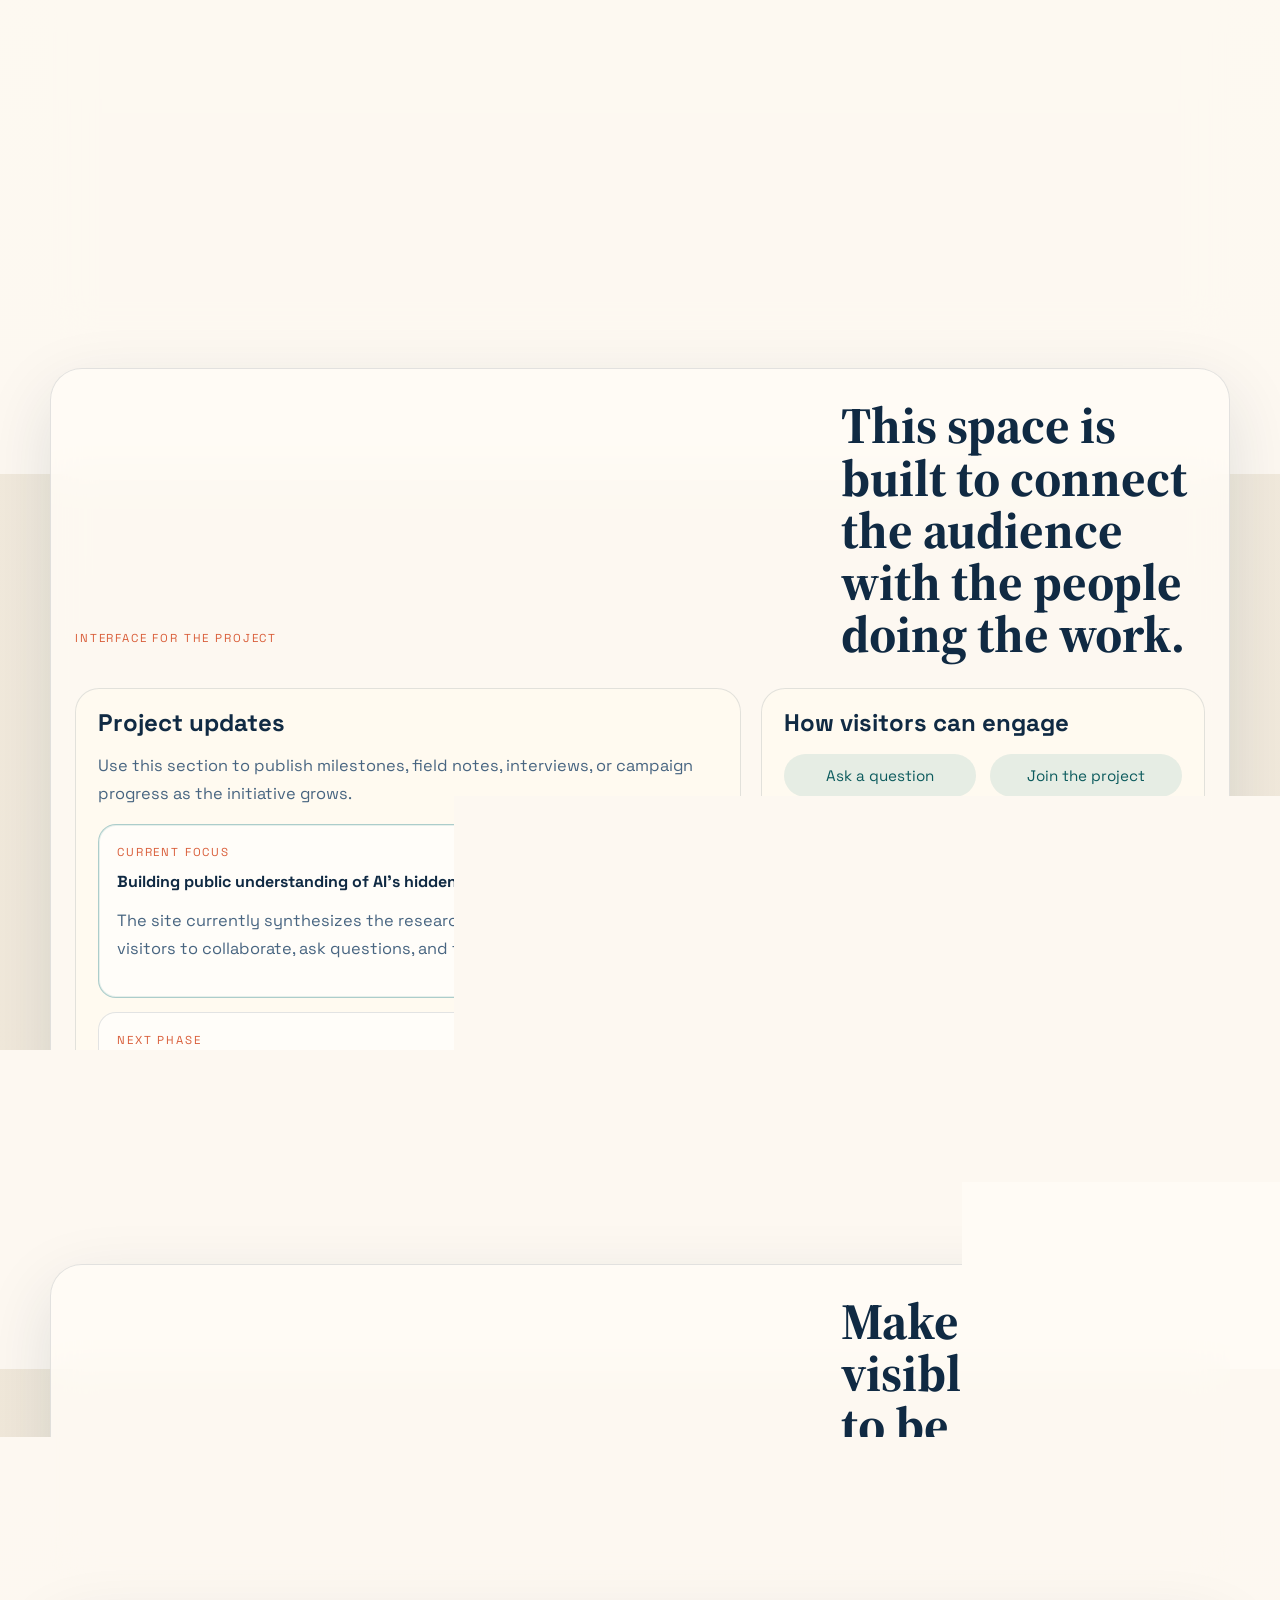
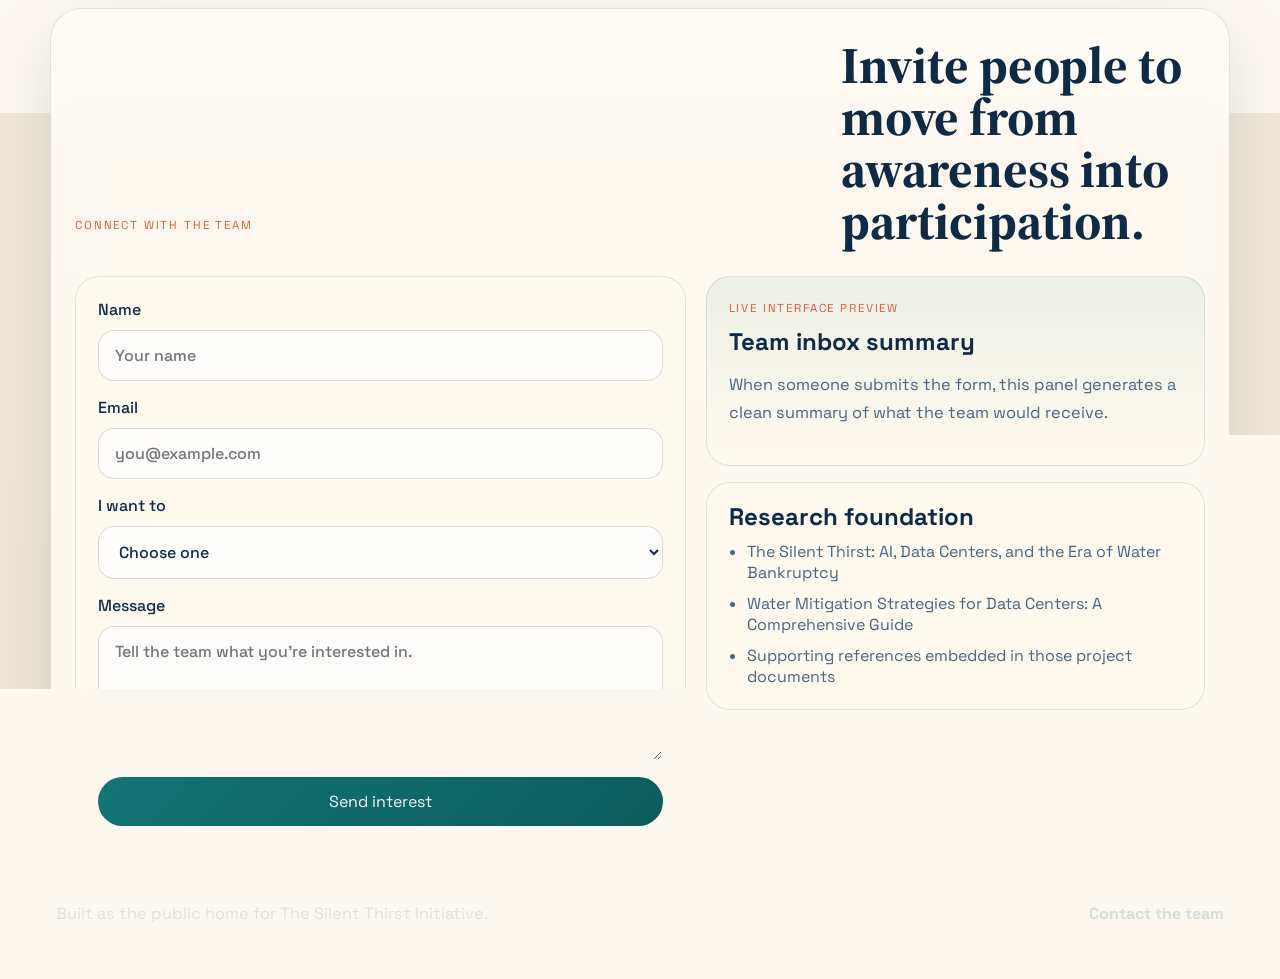
==== commit 5d7d834c: "Publish home page redesign and visual assets." ====
--- a/index.html
+++ b/index.html
@@ -37,15 +37,20 @@
       <div class="hero-grid">
         <section class="hero-copy">
           <p class="eyebrow">Water justice, AI, and public awareness</p>
-          <h1>The servers behind AI are consuming more than electricity.</h1>
+          <h1>The servers behind AI are consuming <span class="text-gradient">more than electricity.</span></h1>
           <p class="lead">
             The Silent Thirst Initiative translates technical research into public
             understanding, showing how AI growth, data center cooling, and water
             scarcity now intersect in ways communities can no longer ignore.
           </p>
+          <div class="hero-ribbons">
+            <span class="hero-ribbon">Hidden water footprint</span>
+            <span class="hero-ribbon">Public awareness campaign</span>
+            <span class="hero-ribbon">Interactive explainers</span>
+          </div>
           <div class="hero-actions">
-            <a class="button button-primary" href="research.html">Explore the research</a>
-            <a class="button button-secondary" href="connect.html">Reach the team</a>
+            <a class="button button-primary button-spotlight" href="research.html">Explore the research</a>
+            <a class="button button-secondary" href="simulation.html">See the water simulation</a>
           </div>
         </section>
 
@@ -61,8 +66,12 @@
             <p class="stat-label">Projected AI water withdrawal by 2027</p>
             <p class="stat-value">4.2-6.6B m^3</p>
             <p class="stat-copy">
-              according to the research materials provided in this workspace.
-            </p>
+              used here as a public awareness estimate to show the scale of the issue.
+            </p>
+          </div>
+          <div class="hero-visual-card">
+            <p class="stat-label">What the public rarely sees</p>
+            <img class="hero-image" src="images/data-center-water.svg" alt="Illustration of server heat, cooling water, and vapor leaving a data center">
           </div>
         </aside>
       </div>
@@ -79,11 +88,10 @@
           <article class="story-card">
             <h3>Why this matters now</h3>
             <p>
-              Your source material frames 2026 as a turning point, citing the
-              UN University warning that the world has entered an era of
-              "global water bankruptcy." That means over-withdrawal is no longer
-              just a short-term crisis in some places. It is becoming a
-              structural condition.
+              Water scarcity is no longer a distant environmental concern. As
+              AI infrastructure expands, the pressure on freshwater systems is
+              becoming a public issue that communities, policymakers, and
+              technology companies all need to confront directly.
             </p>
           </article>
           <article class="story-card">
@@ -131,6 +139,29 @@
         </div>
       </section>
 
+      <section class="section">
+        <div class="section-heading">
+          <p class="eyebrow">Make it tangible</p>
+          <h2>Tap a lens to translate the issue into something easier to picture.</h2>
+        </div>
+        <div class="awareness-switcher">
+          <div class="switcher-buttons">
+            <button class="switcher-button active" data-awareness="session" type="button">AI session</button>
+            <button class="switcher-button" data-awareness="infrastructure" type="button">Infrastructure</button>
+            <button class="switcher-button" data-awareness="community" type="button">Community impact</button>
+          </div>
+          <article class="awareness-panel">
+            <p class="response-label" id="awarenessTag">Everyday action</p>
+            <h3 id="awarenessTitle">A simple chat can still have a physical water trace.</h3>
+            <p id="awarenessCopy">
+              A prompt may feel weightless, but behind the screen are hot processors,
+              cooling systems, and real water demand. Public awareness begins when
+              digital convenience is linked back to physical infrastructure.
+            </p>
+          </article>
+        </div>
+      </section>
+
       <section class="section section-facts">
         <div class="section-heading narrow">
           <p class="eyebrow">Core facts</p>
@@ -194,7 +225,7 @@
           <article class="feature-card">
             <p class="fact-number">04</p>
             <h3>Community and connect</h3>
-            <p>Project updates, participation pathways, and the interface to your team.</p>
+            <p>Project updates, participation pathways, and the interface to the initiative team.</p>
             <a class="text-link" href="community.html">Open community page</a>
           </article>
         </div>
@@ -239,7 +270,7 @@
             <h3>Project updates</h3>
             <p>
               Use this section to publish milestones, field notes, interviews,
-              or campaign progress as your passion project grows.
+              or campaign progress as the initiative grows.
             </p>
             <div class="updates-list" id="updatesList">
               <article class="update-item active">
@@ -271,11 +302,19 @@
             </div>
             <p>
               The front end below is set up as the public contact layer between
-              your audience and your team. It can later connect to email, Notion,
+              the audience and the initiative team. It can later connect to email, Notion,
               Airtable, Forms, or a custom backend.
             </p>
           </article>
         </div>
+      </section>
+
+      <section class="section">
+        <div class="section-heading">
+          <p class="eyebrow">Campaign visual</p>
+          <h2>Make the issue visible enough to be remembered.</h2>
+        </div>
+        <img class="section-image" src="images/campaign-awareness.svg" alt="Campaign poster illustration about AI and water awareness">
       </section>
 
       <section class="section section-connect" id="connect">
--- a/styles.css
+++ b/styles.css
@@ -185,34 +185,58 @@
 }
 
 h1 {
-  font-size: clamp(3rem, 7vw, 5.8rem);
+  font-size: clamp(3.4rem, 7vw, 6.4rem);
   max-width: 10ch;
 }
 
 .page-title {
   max-width: 12ch;
-  font-size: clamp(2.8rem, 6vw, 5rem);
+  font-size: clamp(3rem, 6vw, 5.4rem);
 }
 
 h2 {
-  font-size: clamp(2rem, 4vw, 3.6rem);
+  font-size: clamp(2.3rem, 4vw, 4rem);
   max-width: 14ch;
 }
 
 h3 {
-  font-size: 1.35rem;
+  font-size: 1.5rem;
   margin-bottom: 12px;
 }
 
 p {
   line-height: 1.7;
   color: var(--muted);
+  font-size: 1.02rem;
 }
 
 .lead {
   max-width: 58ch;
   font-size: 1.08rem;
   margin: 20px 0 0;
+}
+
+.text-gradient {
+  background: linear-gradient(135deg, #d95d39, #127475 72%);
+  -webkit-background-clip: text;
+  background-clip: text;
+  color: transparent;
+}
+
+.hero-ribbons {
+  display: flex;
+  gap: 12px;
+  flex-wrap: wrap;
+  margin-top: 22px;
+}
+
+.hero-ribbon {
+  padding: 10px 14px;
+  border-radius: 999px;
+  background: rgba(255, 255, 255, 0.66);
+  color: var(--accent-deep);
+  border: 1px solid rgba(18, 116, 117, 0.14);
+  box-shadow: 0 10px 22px rgba(16, 42, 67, 0.06);
 }
 
 .hero-actions {
@@ -239,6 +263,12 @@
 .button-primary:hover {
   transform: translateY(-1px);
   box-shadow: 0 16px 30px rgba(18, 116, 117, 0.22);
+}
+
+.button-spotlight {
+  padding: 18px 28px;
+  font-size: 1.02rem;
+  box-shadow: 0 18px 40px rgba(18, 116, 117, 0.28);
 }
 
 .button-secondary {
@@ -273,6 +303,27 @@
   padding: 20px;
 }
 
+.hero-visual-card {
+  padding: 20px;
+  background: linear-gradient(180deg, rgba(16, 42, 67, 0.95), rgba(12, 91, 93, 0.92));
+  border: 1px solid rgba(255, 255, 255, 0.06);
+  border-radius: var(--radius-lg);
+  box-shadow: 0 24px 40px rgba(16, 42, 67, 0.18);
+}
+
+.hero-visual-card .stat-label {
+  color: #d6edf5;
+}
+
+.hero-image,
+.section-image {
+  display: block;
+  width: 100%;
+  height: auto;
+  border-radius: 24px;
+  box-shadow: 0 22px 40px rgba(16, 42, 67, 0.14);
+}
+
 .stat-card.accent {
   background: linear-gradient(180deg, rgba(18, 116, 117, 0.1), rgba(255, 250, 240, 0.95));
 }
@@ -327,6 +378,37 @@
   padding: 22px;
 }
 
+.story-card,
+.fact-card,
+.feature-card,
+.solution-panel,
+.community-card,
+.response-card,
+.sources-card,
+.metric-card,
+.visual-card,
+.journey-card,
+.compare-card {
+  transform: perspective(1200px) rotateX(0deg) rotateY(0deg);
+  transition: transform 220ms ease, box-shadow 220ms ease, border-color 220ms ease;
+}
+
+.story-card:hover,
+.fact-card:hover,
+.feature-card:hover,
+.solution-panel:hover,
+.community-card:hover,
+.response-card:hover,
+.sources-card:hover,
+.metric-card:hover,
+.visual-card:hover,
+.journey-card:hover,
+.compare-card:hover {
+  transform: perspective(1200px) rotateX(2deg) rotateY(-2deg) translateY(-4px);
+  box-shadow: 0 24px 40px rgba(16, 42, 67, 0.12);
+  border-color: rgba(18, 116, 117, 0.28);
+}
+
 .timeline {
   margin-top: 20px;
 }
@@ -361,6 +443,88 @@
   background: var(--surface-strong);
   border: 1px solid var(--line);
   border-radius: var(--radius-lg);
+}
+
+.awareness-switcher {
+  display: grid;
+  grid-template-columns: 280px 1fr;
+  gap: 24px;
+  align-items: start;
+}
+
+.switcher-buttons {
+  display: grid;
+  gap: 12px;
+}
+
+.switcher-button {
+  border: 1px solid rgba(18, 116, 117, 0.12);
+  border-radius: 18px;
+  background: rgba(255, 255, 255, 0.72);
+  color: var(--ink);
+  font: inherit;
+  padding: 18px;
+  text-align: left;
+  cursor: pointer;
+  box-shadow: 0 14px 26px rgba(16, 42, 67, 0.06);
+}
+
+.switcher-button:hover,
+.switcher-button.active {
+  background: linear-gradient(135deg, rgba(18, 116, 117, 0.12), rgba(217, 93, 57, 0.12));
+  border-color: rgba(18, 116, 117, 0.28);
+  transform: translateY(-2px);
+}
+
+.awareness-panel {
+  padding: 24px;
+  border-radius: var(--radius-lg);
+  border: 1px solid var(--line);
+  background:
+    radial-gradient(circle at top right, rgba(72, 184, 208, 0.18), transparent 22%),
+    linear-gradient(180deg, rgba(255, 250, 240, 0.96), rgba(255, 255, 255, 0.82));
+  box-shadow: 0 22px 40px rgba(16, 42, 67, 0.08);
+}
+
+.feature-card:nth-child(1) {
+  background: linear-gradient(180deg, rgba(72, 184, 208, 0.12), rgba(255, 250, 240, 0.96));
+}
+
+.feature-card:nth-child(2) {
+  background: linear-gradient(180deg, rgba(217, 93, 57, 0.12), rgba(255, 250, 240, 0.96));
+}
+
+.feature-card:nth-child(3) {
+  background: linear-gradient(180deg, rgba(18, 116, 117, 0.12), rgba(255, 250, 240, 0.96));
+}
+
+.feature-card:nth-child(4) {
+  background: linear-gradient(180deg, rgba(29, 112, 162, 0.12), rgba(255, 250, 240, 0.96));
+}
+
+.visual-explainer-grid,
+.solution-journey-grid,
+.compare-grid {
+  display: grid;
+  gap: 20px;
+}
+
+.visual-explainer-grid,
+.solution-journey-grid {
+  grid-template-columns: repeat(3, minmax(0, 1fr));
+}
+
+.compare-grid {
+  grid-template-columns: repeat(2, minmax(0, 1fr));
+}
+
+.visual-card,
+.journey-card,
+.compare-card {
+  background: var(--surface-strong);
+  border: 1px solid var(--line);
+  border-radius: var(--radius-lg);
+  padding: 22px;
 }
 
 .solutions-layout {
@@ -449,6 +613,250 @@
 .form-output {
   display: grid;
   gap: 16px;
+}
+
+.mini-scene {
+  position: relative;
+  height: 120px;
+  border-radius: 24px;
+  background: linear-gradient(180deg, rgba(18, 116, 117, 0.1), rgba(255, 255, 255, 0.6));
+  overflow: hidden;
+  margin-bottom: 18px;
+}
+
+.scene-chip,
+.scene-wave,
+.scene-tower,
+.scene-cloud,
+.scene-drop,
+.scene-ground {
+  position: absolute;
+}
+
+.scene-chip {
+  width: 38px;
+  height: 38px;
+  border-radius: 12px;
+  background: rgba(16, 42, 67, 0.18);
+  top: 28px;
+}
+
+.scene-chip:nth-child(1) { left: 22px; }
+.scene-chip:nth-child(2) { left: 68px; }
+.scene-chip:nth-child(3) { left: 114px; }
+
+.scene-chip.glow {
+  background: linear-gradient(180deg, rgba(217, 93, 57, 0.35), rgba(217, 93, 57, 0.14));
+  box-shadow: 0 0 18px rgba(217, 93, 57, 0.24);
+}
+
+.scene-wave {
+  left: 0;
+  right: 0;
+  bottom: 0;
+  height: 26px;
+  background: linear-gradient(90deg, #1d70a2, #48b8d0);
+  border-radius: 24px 24px 0 0;
+}
+
+.scene-tower {
+  width: 72px;
+  height: 82px;
+  left: 50%;
+  bottom: 10px;
+  transform: translateX(-50%);
+  border-radius: 22px 22px 12px 12px;
+  background: linear-gradient(180deg, #1d70a2, #0c5b5d);
+}
+
+.scene-cloud {
+  width: 120px;
+  height: 42px;
+  left: 50%;
+  top: 18px;
+  transform: translateX(-50%);
+  border-radius: 999px;
+  background: radial-gradient(circle, rgba(184, 216, 232, 0.92) 0%, rgba(184, 216, 232, 0.16) 70%);
+}
+
+.scene-drop {
+  width: 34px;
+  height: 48px;
+  left: 46px;
+  top: 20px;
+  background: linear-gradient(180deg, #48b8d0, #1d70a2);
+  border-radius: 50% 50% 60% 60%;
+  transform: rotate(18deg);
+}
+
+.scene-drop.small {
+  left: 92px;
+  top: 38px;
+  width: 22px;
+  height: 30px;
+}
+
+.scene-ground {
+  left: 0;
+  right: 0;
+  bottom: 0;
+  height: 24px;
+  background: linear-gradient(90deg, rgba(12, 91, 93, 0.35), rgba(18, 116, 117, 0.18));
+}
+
+.solution-launchpad {
+  position: relative;
+  overflow: visible;
+}
+
+.popup-banner {
+  display: grid;
+  grid-template-columns: 1fr auto;
+  gap: 20px;
+  align-items: center;
+  padding: 8px 0;
+}
+
+.solutions-reveal.is-locked {
+  opacity: 0.18;
+  transform: scale(0.985);
+  pointer-events: none;
+  filter: blur(6px);
+  transition: 260ms ease;
+}
+
+.solutions-reveal.is-open {
+  opacity: 1;
+  transform: scale(1);
+  pointer-events: auto;
+  filter: blur(0);
+  transition: 260ms ease;
+}
+
+.journey-flow {
+  display: flex;
+  gap: 10px;
+  flex-wrap: wrap;
+  align-items: center;
+  margin: 16px 0;
+}
+
+.journey-pill {
+  padding: 10px 14px;
+  border-radius: 999px;
+  background: rgba(18, 116, 117, 0.1);
+  color: var(--accent-deep);
+}
+
+.journey-arrow {
+  font-weight: 700;
+  color: var(--signal);
+}
+
+.stack-illustration {
+  display: grid;
+  grid-template-columns: auto auto auto;
+  gap: 10px;
+  align-items: center;
+  margin-top: 16px;
+}
+
+.stack-block,
+.stack-cloud,
+.stack-home {
+  display: inline-block;
+}
+
+.stack-block {
+  width: 72px;
+  height: 72px;
+  border-radius: 20px;
+}
+
+.stack-block.hot {
+  background: linear-gradient(180deg, rgba(217, 93, 57, 0.8), rgba(217, 93, 57, 0.32));
+}
+
+.stack-block.cool {
+  background: linear-gradient(180deg, rgba(29, 112, 162, 0.9), rgba(18, 116, 117, 0.4));
+}
+
+.stack-arrow {
+  font-size: 2rem;
+  color: var(--signal);
+}
+
+.stack-cloud {
+  width: 90px;
+  height: 44px;
+  border-radius: 999px;
+  background: radial-gradient(circle, rgba(184, 216, 232, 0.94) 0%, rgba(184, 216, 232, 0.2) 72%);
+}
+
+.stack-home {
+  width: 90px;
+  height: 70px;
+  border-radius: 18px;
+  background: linear-gradient(180deg, rgba(18, 116, 117, 0.18), rgba(255, 255, 255, 0.72));
+  position: relative;
+}
+
+.stack-home::before {
+  content: "";
+  position: absolute;
+  left: 18px;
+  right: 18px;
+  top: -14px;
+  height: 26px;
+  background: linear-gradient(180deg, rgba(217, 93, 57, 0.72), rgba(217, 93, 57, 0.32));
+  clip-path: polygon(50% 0%, 100% 100%, 0% 100%);
+}
+
+.campaign-banner {
+  display: grid;
+  grid-template-columns: 240px 1fr;
+  gap: 24px;
+  margin-bottom: 24px;
+  align-items: center;
+}
+
+.campaign-poster {
+  position: relative;
+  min-height: 220px;
+  border-radius: 28px;
+  background: linear-gradient(180deg, rgba(16, 42, 67, 0.96), rgba(12, 91, 93, 0.9));
+  overflow: hidden;
+  box-shadow: 0 24px 40px rgba(16, 42, 67, 0.18);
+}
+
+.poster-drop {
+  position: absolute;
+  width: 90px;
+  height: 120px;
+  top: 26px;
+  left: 50%;
+  transform: translateX(-50%);
+  border-radius: 50% 50% 65% 65%;
+  background: linear-gradient(180deg, #48b8d0, #1d70a2);
+}
+
+.poster-grid {
+  position: absolute;
+  inset: 0;
+  background-image:
+    linear-gradient(rgba(255, 255, 255, 0.06) 1px, transparent 1px),
+    linear-gradient(90deg, rgba(255, 255, 255, 0.06) 1px, transparent 1px);
+  background-size: 24px 24px;
+}
+
+.poster-caption {
+  position: absolute;
+  left: 18px;
+  right: 18px;
+  bottom: 18px;
+  color: #f8fbfb;
+  font-weight: 700;
+  font-size: 1.3rem;
 }
 
 .simulation-layout {
@@ -675,14 +1083,23 @@
   .story-grid,
   .fact-grid,
   .feature-grid,
+  .awareness-switcher,
   .community-grid,
   .solutions-layout,
   .connect-layout,
   .simulation-layout,
   .sim-pipeline,
   .sim-metrics,
+  .visual-explainer-grid,
+  .solution-journey-grid,
+  .compare-grid,
+  .campaign-banner,
   .section-heading,
   .topbar {
+    grid-template-columns: 1fr;
+  }
+
+  .popup-banner {
     grid-template-columns: 1fr;
   }
 
@@ -722,6 +1139,10 @@
     grid-template-columns: 1fr;
   }
 
+  .hero-ribbons {
+    display: grid;
+  }
+
   .timeline-item {
     grid-template-columns: 1fr;
   }
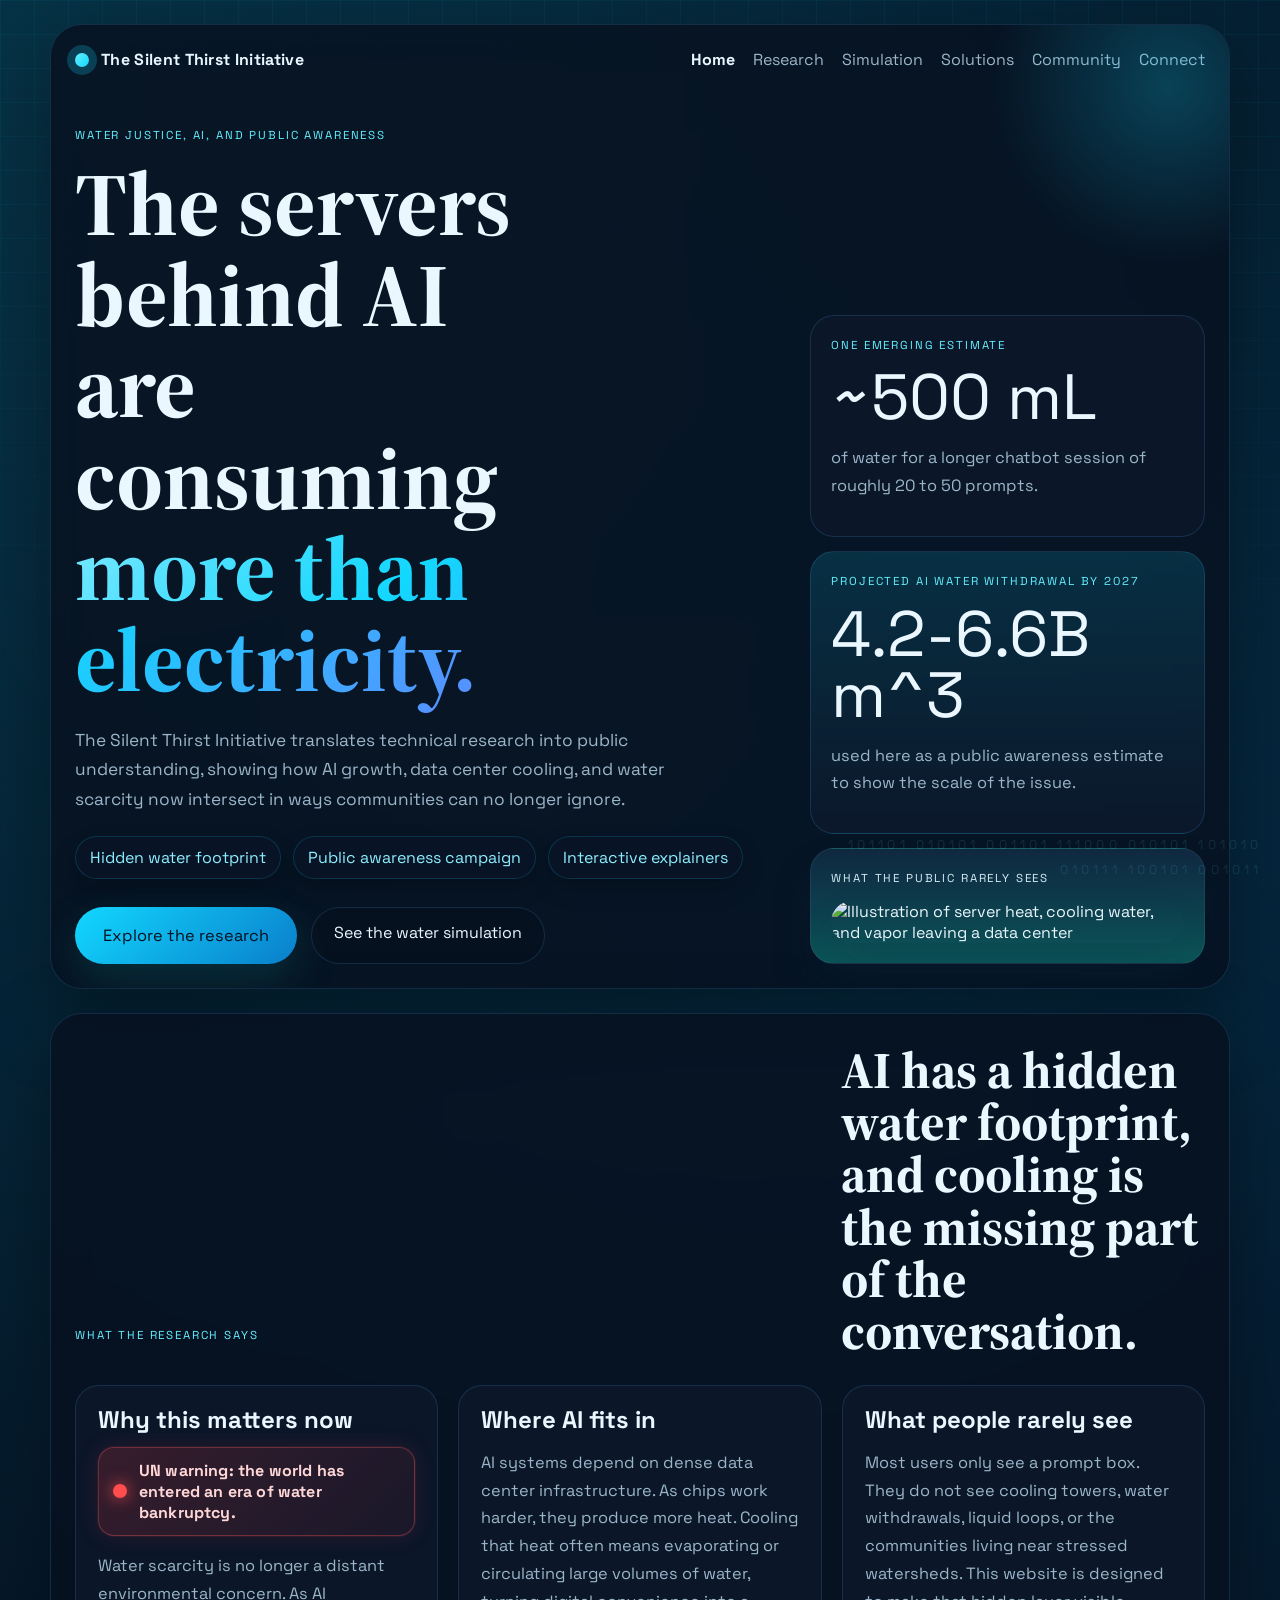
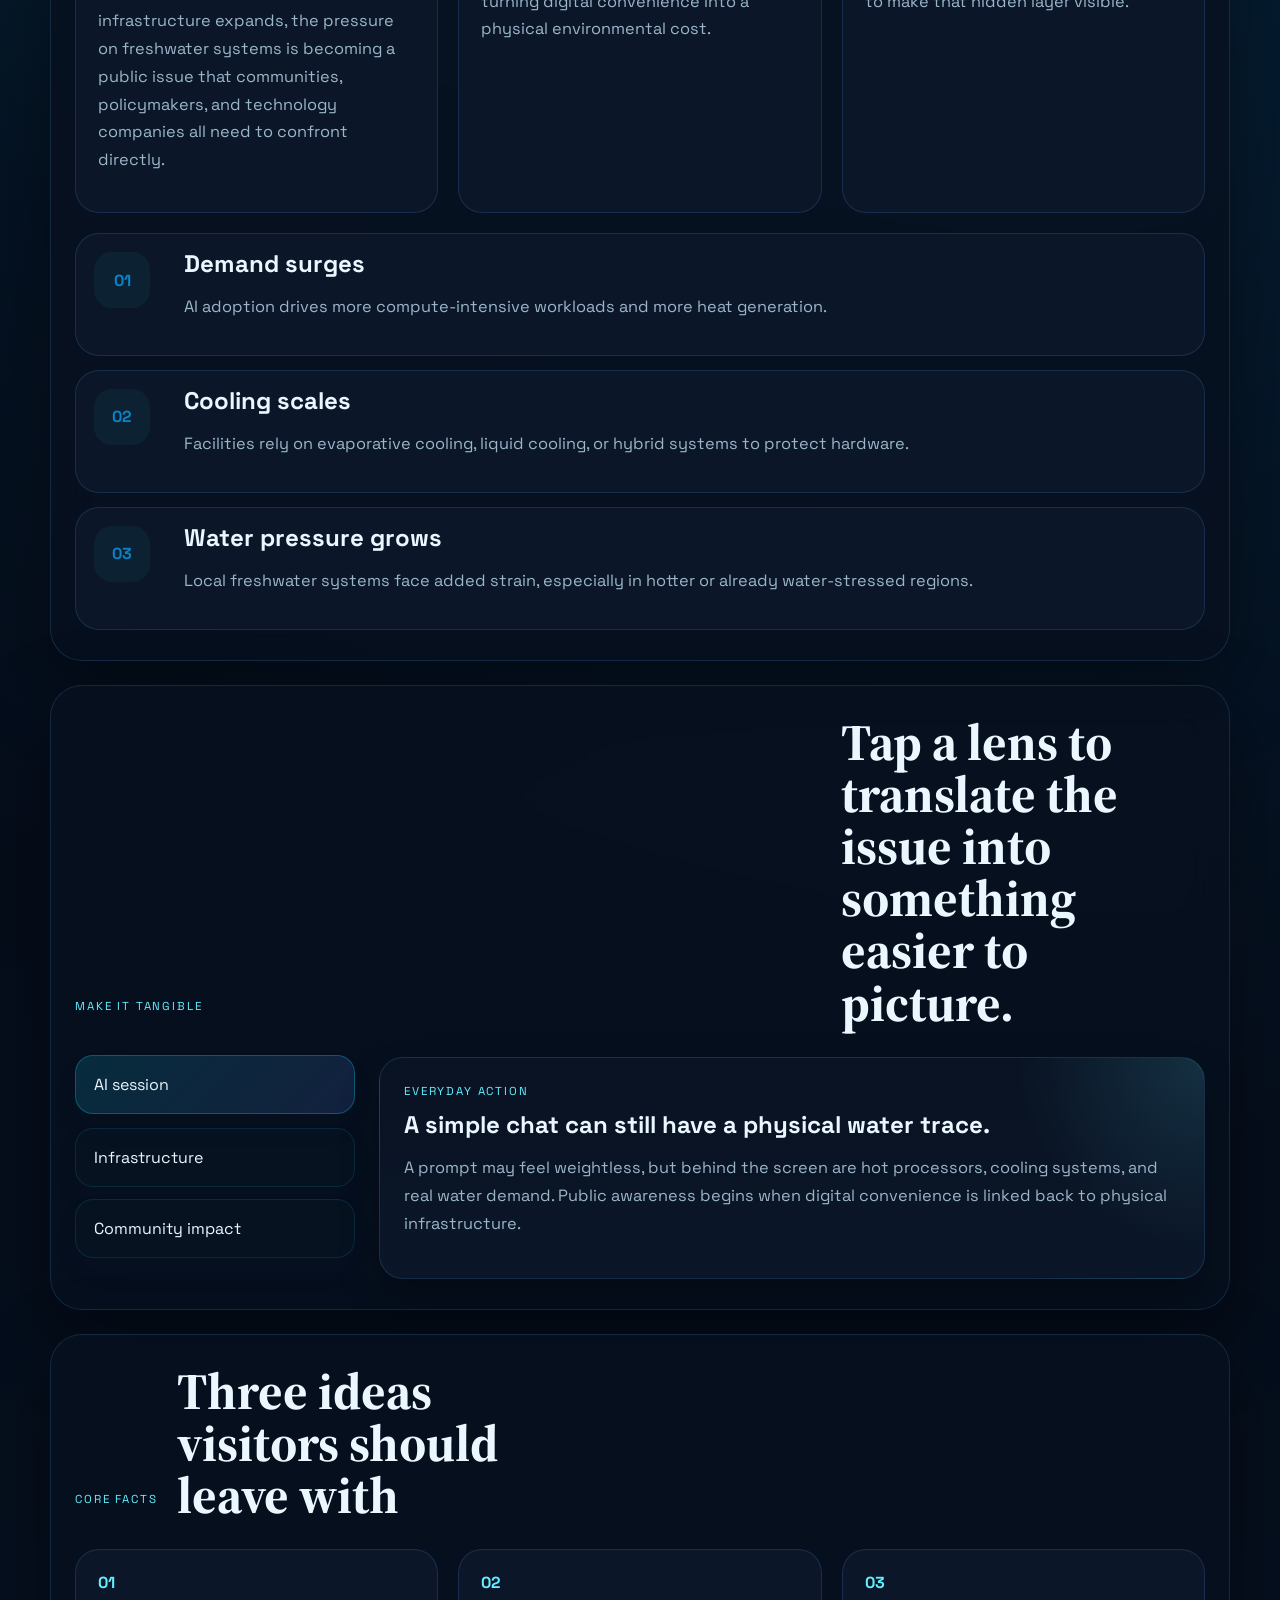
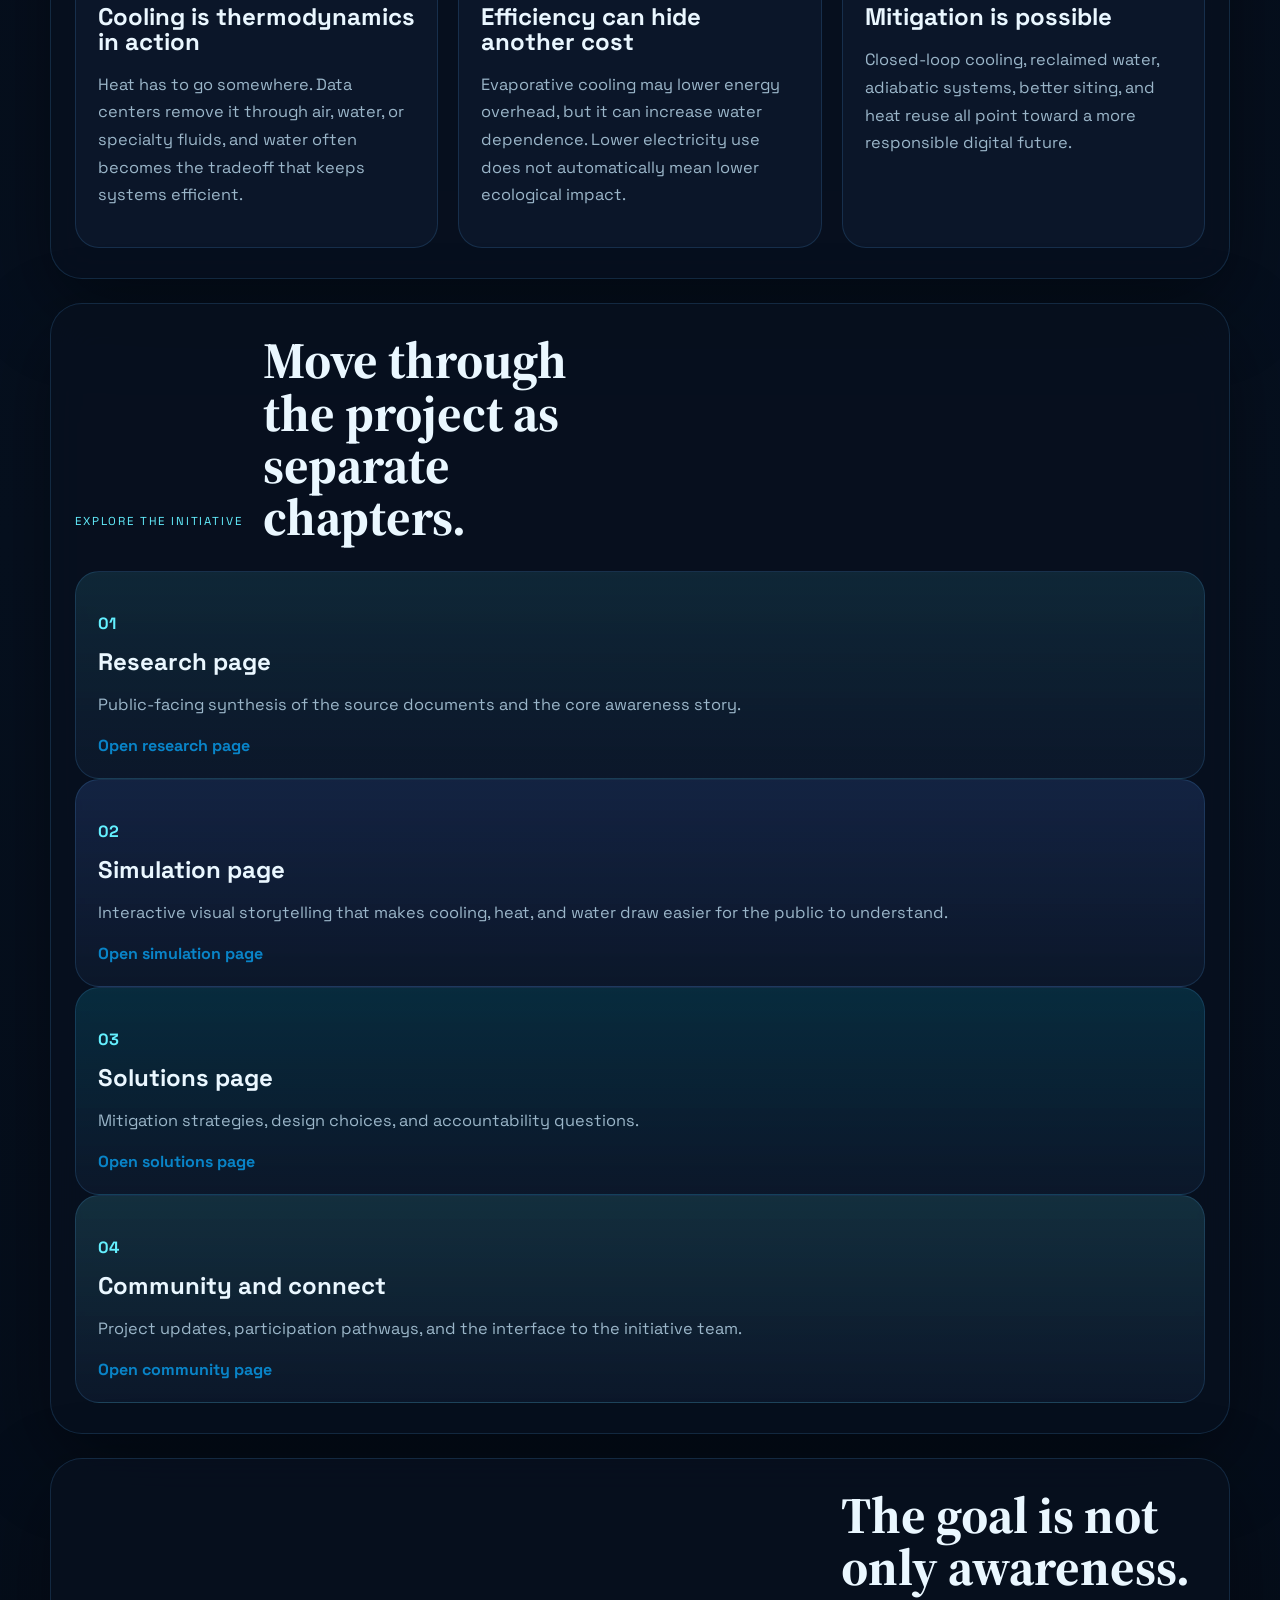
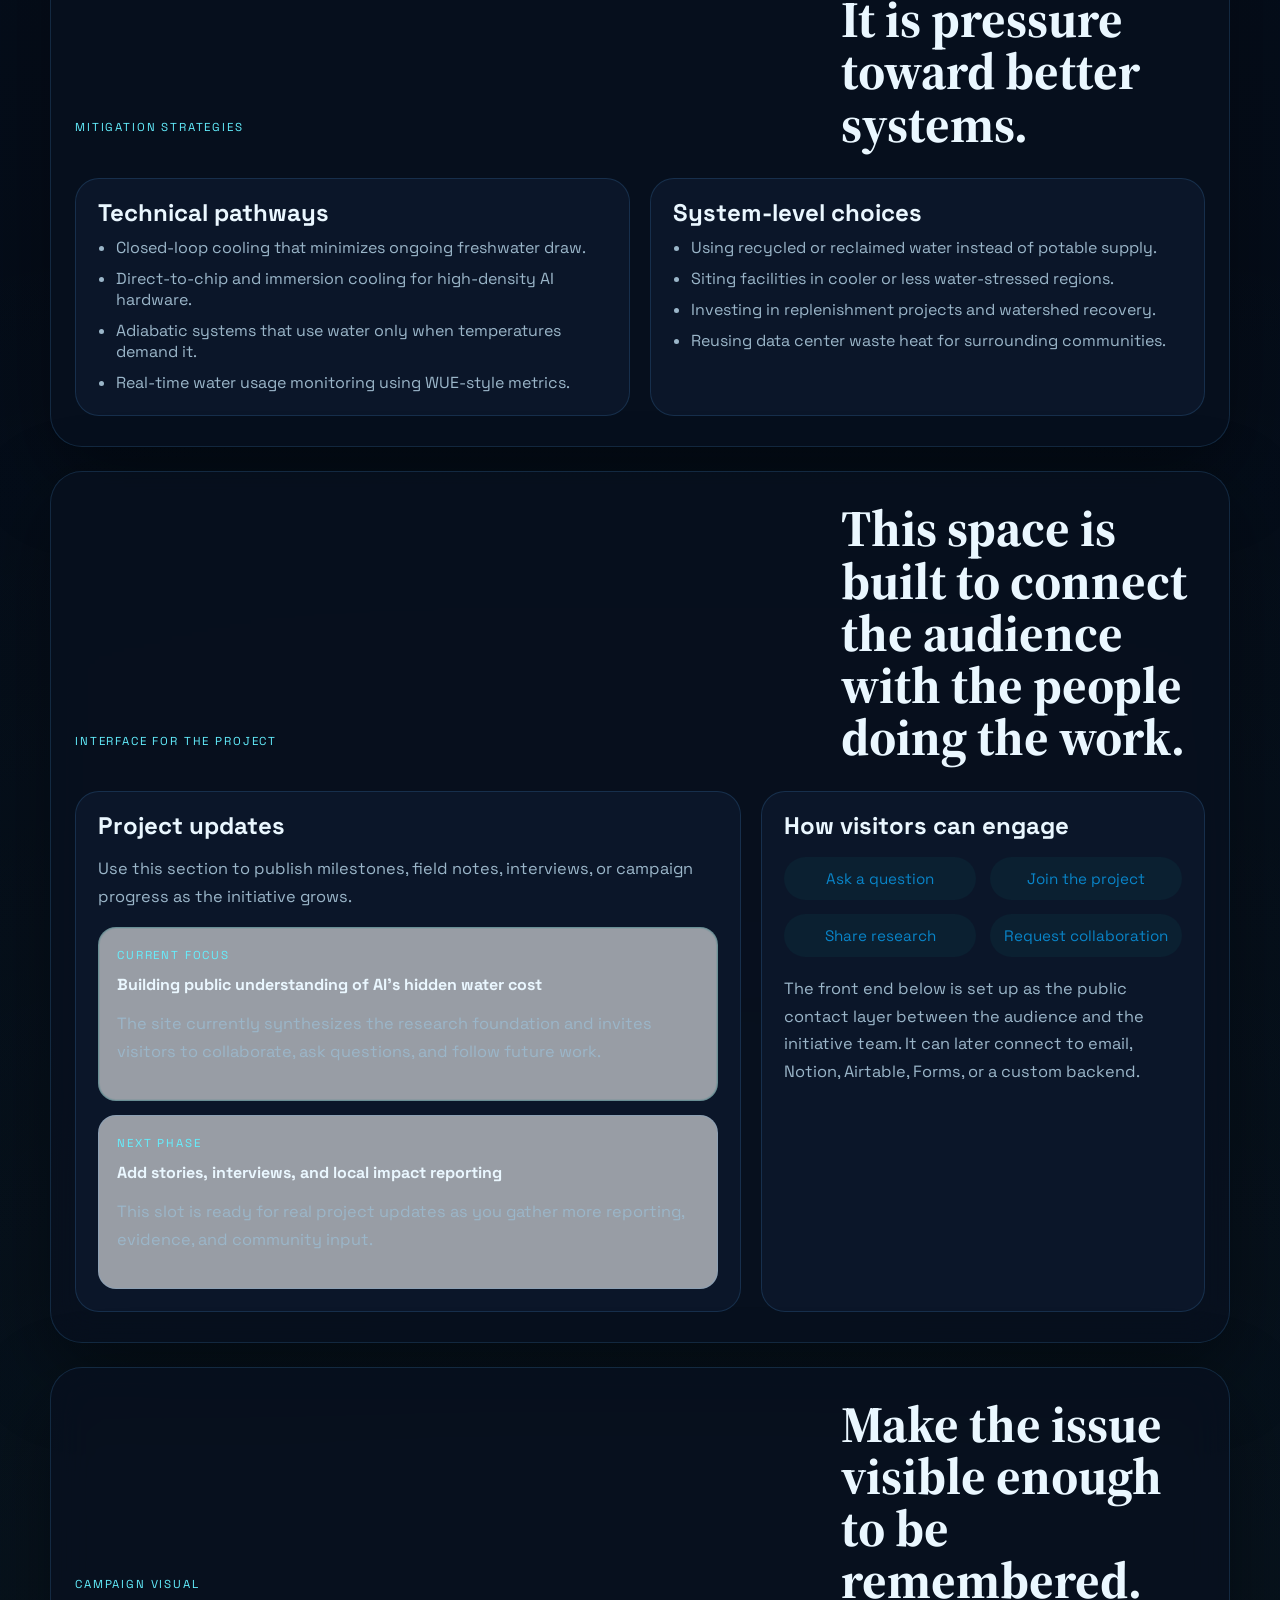
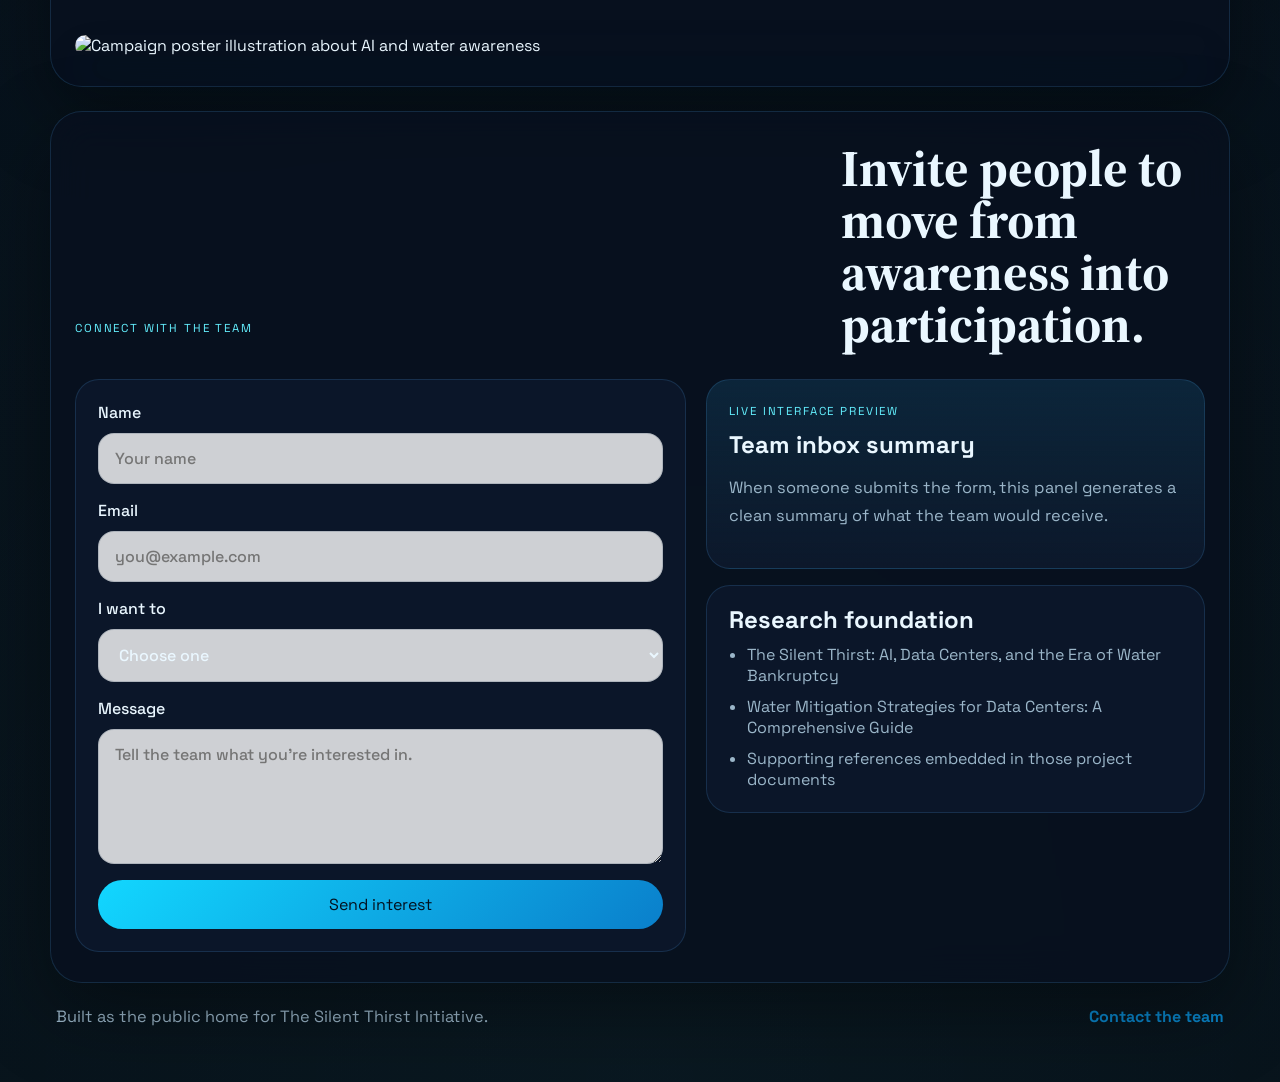
==== commit ad20be43: "Add water bankruptcy warning alert to home page." ====
--- a/index.html
+++ b/index.html
@@ -87,6 +87,10 @@
         <div class="story-grid">
           <article class="story-card">
             <h3>Why this matters now</h3>
+            <div class="danger-alert">
+              <span class="danger-dot"></span>
+              <span class="danger-copy">UN warning: the world has entered an era of water bankruptcy.</span>
+            </div>
             <p>
               Water scarcity is no longer a distant environmental concern. As
               AI infrastructure expands, the pressure on freshwater systems is
--- a/styles.css
+++ b/styles.css
@@ -1,15 +1,15 @@
 :root {
-  --bg: #f2efe7;
-  --surface: rgba(255, 252, 246, 0.82);
-  --surface-strong: #fffaf0;
-  --ink: #102a43;
-  --muted: #486581;
-  --line: rgba(16, 42, 67, 0.12);
-  --accent: #127475;
-  --accent-deep: #0c5b5d;
-  --signal: #d95d39;
-  --glow: rgba(18, 116, 117, 0.18);
-  --shadow: 0 24px 70px rgba(16, 42, 67, 0.12);
+  --bg: #060b14;
+  --surface: rgba(8, 17, 31, 0.82);
+  --surface-strong: rgba(12, 24, 43, 0.94);
+  --ink: #eaf7ff;
+  --muted: #9bb6c9;
+  --line: rgba(87, 177, 255, 0.16);
+  --accent: #12d7ff;
+  --accent-deep: #0984c8;
+  --signal: #64f0ff;
+  --glow: rgba(18, 215, 255, 0.22);
+  --shadow: 0 28px 80px rgba(0, 0, 0, 0.38);
   --radius-xl: 32px;
   --radius-lg: 24px;
   --radius-md: 18px;
@@ -28,9 +28,10 @@
   font-family: "Space Grotesk", sans-serif;
   color: var(--ink);
   background:
-    radial-gradient(circle at top left, rgba(217, 93, 57, 0.12), transparent 26%),
-    radial-gradient(circle at 85% 10%, rgba(18, 116, 117, 0.16), transparent 28%),
-    linear-gradient(180deg, #f8f4eb 0%, #efe6d7 100%);
+    radial-gradient(circle at top left, rgba(18, 215, 255, 0.18), transparent 24%),
+    radial-gradient(circle at 82% 12%, rgba(9, 132, 200, 0.22), transparent 28%),
+    radial-gradient(circle at 50% 100%, rgba(100, 240, 255, 0.08), transparent 34%),
+    linear-gradient(180deg, #030712 0%, #06101f 50%, #02060e 100%);
 }
 
 body::before {
@@ -39,10 +40,25 @@
   inset: 0;
   pointer-events: none;
   background-image:
-    linear-gradient(rgba(16, 42, 67, 0.02) 1px, transparent 1px),
-    linear-gradient(90deg, rgba(16, 42, 67, 0.02) 1px, transparent 1px);
-  background-size: 36px 36px;
-  mask-image: linear-gradient(180deg, rgba(0, 0, 0, 0.9), transparent 92%);
+    linear-gradient(rgba(18, 215, 255, 0.06) 1px, transparent 1px),
+    linear-gradient(90deg, rgba(18, 215, 255, 0.06) 1px, transparent 1px);
+  background-size: 34px 34px;
+  mask-image: linear-gradient(180deg, rgba(0, 0, 0, 0.95), transparent 96%);
+}
+
+body::after {
+  content: "101101 010101 001101 111000 010101 101010 010111 100101 001011";
+  position: fixed;
+  right: 18px;
+  bottom: 18px;
+  width: min(38vw, 420px);
+  color: rgba(100, 240, 255, 0.12);
+  font-size: 0.8rem;
+  letter-spacing: 0.32em;
+  line-height: 1.9;
+  text-align: right;
+  pointer-events: none;
+  white-space: pre-wrap;
 }
 
 .page-shell {
@@ -84,7 +100,7 @@
   right: -120px;
   top: -120px;
   border-radius: 50%;
-  background: radial-gradient(circle, rgba(18, 116, 117, 0.18) 0%, transparent 70%);
+  background: radial-gradient(circle, rgba(18, 215, 255, 0.24) 0%, transparent 70%);
 }
 
 .topbar,
@@ -141,7 +157,8 @@
 }
 
 .nav-links a:hover {
-  color: var(--ink);
+  color: #ffffff;
+  text-shadow: 0 0 18px rgba(18, 215, 255, 0.28);
 }
 
 body[data-page="home"] .nav-links a[data-nav="home"],
@@ -217,7 +234,7 @@
 }
 
 .text-gradient {
-  background: linear-gradient(135deg, #d95d39, #127475 72%);
+  background: linear-gradient(135deg, #7ee8ff, #12d7ff 44%, #5b8cff 100%);
   -webkit-background-clip: text;
   background-clip: text;
   color: transparent;
@@ -233,10 +250,38 @@
 .hero-ribbon {
   padding: 10px 14px;
   border-radius: 999px;
-  background: rgba(255, 255, 255, 0.66);
-  color: var(--accent-deep);
-  border: 1px solid rgba(18, 116, 117, 0.14);
-  box-shadow: 0 10px 22px rgba(16, 42, 67, 0.06);
+  background: rgba(9, 22, 39, 0.9);
+  color: #8defff;
+  border: 1px solid rgba(18, 215, 255, 0.16);
+  box-shadow: 0 10px 22px rgba(0, 0, 0, 0.22);
+}
+
+.danger-alert {
+  display: flex;
+  align-items: center;
+  gap: 12px;
+  padding: 12px 14px;
+  margin: 14px 0 16px;
+  border-radius: 16px;
+  background: linear-gradient(135deg, rgba(255, 62, 62, 0.18), rgba(255, 62, 62, 0.06));
+  border: 1px solid rgba(255, 94, 94, 0.32);
+  box-shadow: 0 0 0 1px rgba(255, 94, 94, 0.08), 0 0 24px rgba(255, 62, 62, 0.12);
+}
+
+.danger-dot {
+  width: 14px;
+  height: 14px;
+  border-radius: 50%;
+  background: #ff4d4d;
+  box-shadow: 0 0 16px rgba(255, 77, 77, 0.95);
+  animation: alertPulse 1.2s ease-in-out infinite;
+  flex: 0 0 auto;
+}
+
+.danger-copy {
+  color: #ffd7d7;
+  font-weight: 700;
+  letter-spacing: 0.01em;
 }
 
 .hero-actions {
@@ -256,13 +301,13 @@
 }
 
 .button-primary {
-  background: linear-gradient(135deg, var(--accent), var(--accent-deep));
-  color: #f8fbfb;
+  background: linear-gradient(135deg, #12d7ff, #0a7fcb);
+  color: #03111f;
 }
 
 .button-primary:hover {
   transform: translateY(-1px);
-  box-shadow: 0 16px 30px rgba(18, 116, 117, 0.22);
+  box-shadow: 0 18px 32px rgba(18, 215, 255, 0.28);
 }
 
 .button-spotlight {
@@ -272,7 +317,7 @@
 }
 
 .button-secondary {
-  background: rgba(255, 255, 255, 0.6);
+  background: rgba(7, 18, 32, 0.86);
   color: var(--ink);
   border: 1px solid var(--line);
 }
@@ -325,7 +370,7 @@
 }
 
 .stat-card.accent {
-  background: linear-gradient(180deg, rgba(18, 116, 117, 0.1), rgba(255, 250, 240, 0.95));
+  background: linear-gradient(180deg, rgba(18, 215, 255, 0.14), rgba(12, 24, 43, 0.96));
 }
 
 .stat-value {
@@ -344,6 +389,16 @@
 .page-hero-copy {
   margin-top: 56px;
   max-width: 760px;
+}
+
+.page-hero-copy-wide {
+  max-width: 1100px;
+}
+
+.page-hero-copy-wide .page-title {
+  max-width: 18ch;
+  font-size: clamp(3.2rem, 5.2vw, 5.6rem);
+  line-height: 0.95;
 }
 
 .section-heading {
@@ -405,8 +460,8 @@
 .journey-card:hover,
 .compare-card:hover {
   transform: perspective(1200px) rotateX(2deg) rotateY(-2deg) translateY(-4px);
-  box-shadow: 0 24px 40px rgba(16, 42, 67, 0.12);
-  border-color: rgba(18, 116, 117, 0.28);
+  box-shadow: 0 24px 40px rgba(0, 0, 0, 0.28);
+  border-color: rgba(18, 215, 255, 0.28);
 }
 
 .timeline {
@@ -458,9 +513,9 @@
 }
 
 .switcher-button {
-  border: 1px solid rgba(18, 116, 117, 0.12);
+  border: 1px solid rgba(18, 215, 255, 0.12);
   border-radius: 18px;
-  background: rgba(255, 255, 255, 0.72);
+  background: rgba(8, 19, 35, 0.9);
   color: var(--ink);
   font: inherit;
   padding: 18px;
@@ -471,8 +526,8 @@
 
 .switcher-button:hover,
 .switcher-button.active {
-  background: linear-gradient(135deg, rgba(18, 116, 117, 0.12), rgba(217, 93, 57, 0.12));
-  border-color: rgba(18, 116, 117, 0.28);
+  background: linear-gradient(135deg, rgba(18, 215, 255, 0.14), rgba(91, 140, 255, 0.14));
+  border-color: rgba(18, 215, 255, 0.28);
   transform: translateY(-2px);
 }
 
@@ -482,24 +537,24 @@
   border: 1px solid var(--line);
   background:
     radial-gradient(circle at top right, rgba(72, 184, 208, 0.18), transparent 22%),
-    linear-gradient(180deg, rgba(255, 250, 240, 0.96), rgba(255, 255, 255, 0.82));
-  box-shadow: 0 22px 40px rgba(16, 42, 67, 0.08);
+    linear-gradient(180deg, rgba(9, 19, 35, 0.96), rgba(12, 24, 43, 0.9));
+  box-shadow: 0 22px 40px rgba(0, 0, 0, 0.22);
 }
 
 .feature-card:nth-child(1) {
-  background: linear-gradient(180deg, rgba(72, 184, 208, 0.12), rgba(255, 250, 240, 0.96));
+  background: linear-gradient(180deg, rgba(72, 184, 208, 0.14), rgba(12, 24, 43, 0.96));
 }
 
 .feature-card:nth-child(2) {
-  background: linear-gradient(180deg, rgba(217, 93, 57, 0.12), rgba(255, 250, 240, 0.96));
+  background: linear-gradient(180deg, rgba(91, 140, 255, 0.16), rgba(12, 24, 43, 0.96));
 }
 
 .feature-card:nth-child(3) {
-  background: linear-gradient(180deg, rgba(18, 116, 117, 0.12), rgba(255, 250, 240, 0.96));
+  background: linear-gradient(180deg, rgba(18, 215, 255, 0.14), rgba(12, 24, 43, 0.96));
 }
 
 .feature-card:nth-child(4) {
-  background: linear-gradient(180deg, rgba(29, 112, 162, 0.12), rgba(255, 250, 240, 0.96));
+  background: linear-gradient(180deg, rgba(100, 240, 255, 0.14), rgba(12, 24, 43, 0.96));
 }
 
 .visual-explainer-grid,
@@ -1041,7 +1096,7 @@
 
 .response-card {
   background:
-    linear-gradient(180deg, rgba(18, 116, 117, 0.08), rgba(255, 250, 240, 0.96)),
+    linear-gradient(180deg, rgba(18, 215, 255, 0.08), rgba(12, 24, 43, 0.96)),
     var(--surface-strong);
 }
 
@@ -1076,6 +1131,21 @@
 .reveal.is-visible {
   opacity: 1;
   transform: translateY(0);
+}
+
+@keyframes alertPulse {
+  0% {
+    opacity: 0.45;
+    box-shadow: 0 0 0 rgba(255, 77, 77, 0.3);
+  }
+  50% {
+    opacity: 1;
+    box-shadow: 0 0 22px rgba(255, 77, 77, 1);
+  }
+  100% {
+    opacity: 0.45;
+    box-shadow: 0 0 0 rgba(255, 77, 77, 0.3);
+  }
 }
 
 @media (max-width: 980px) {
